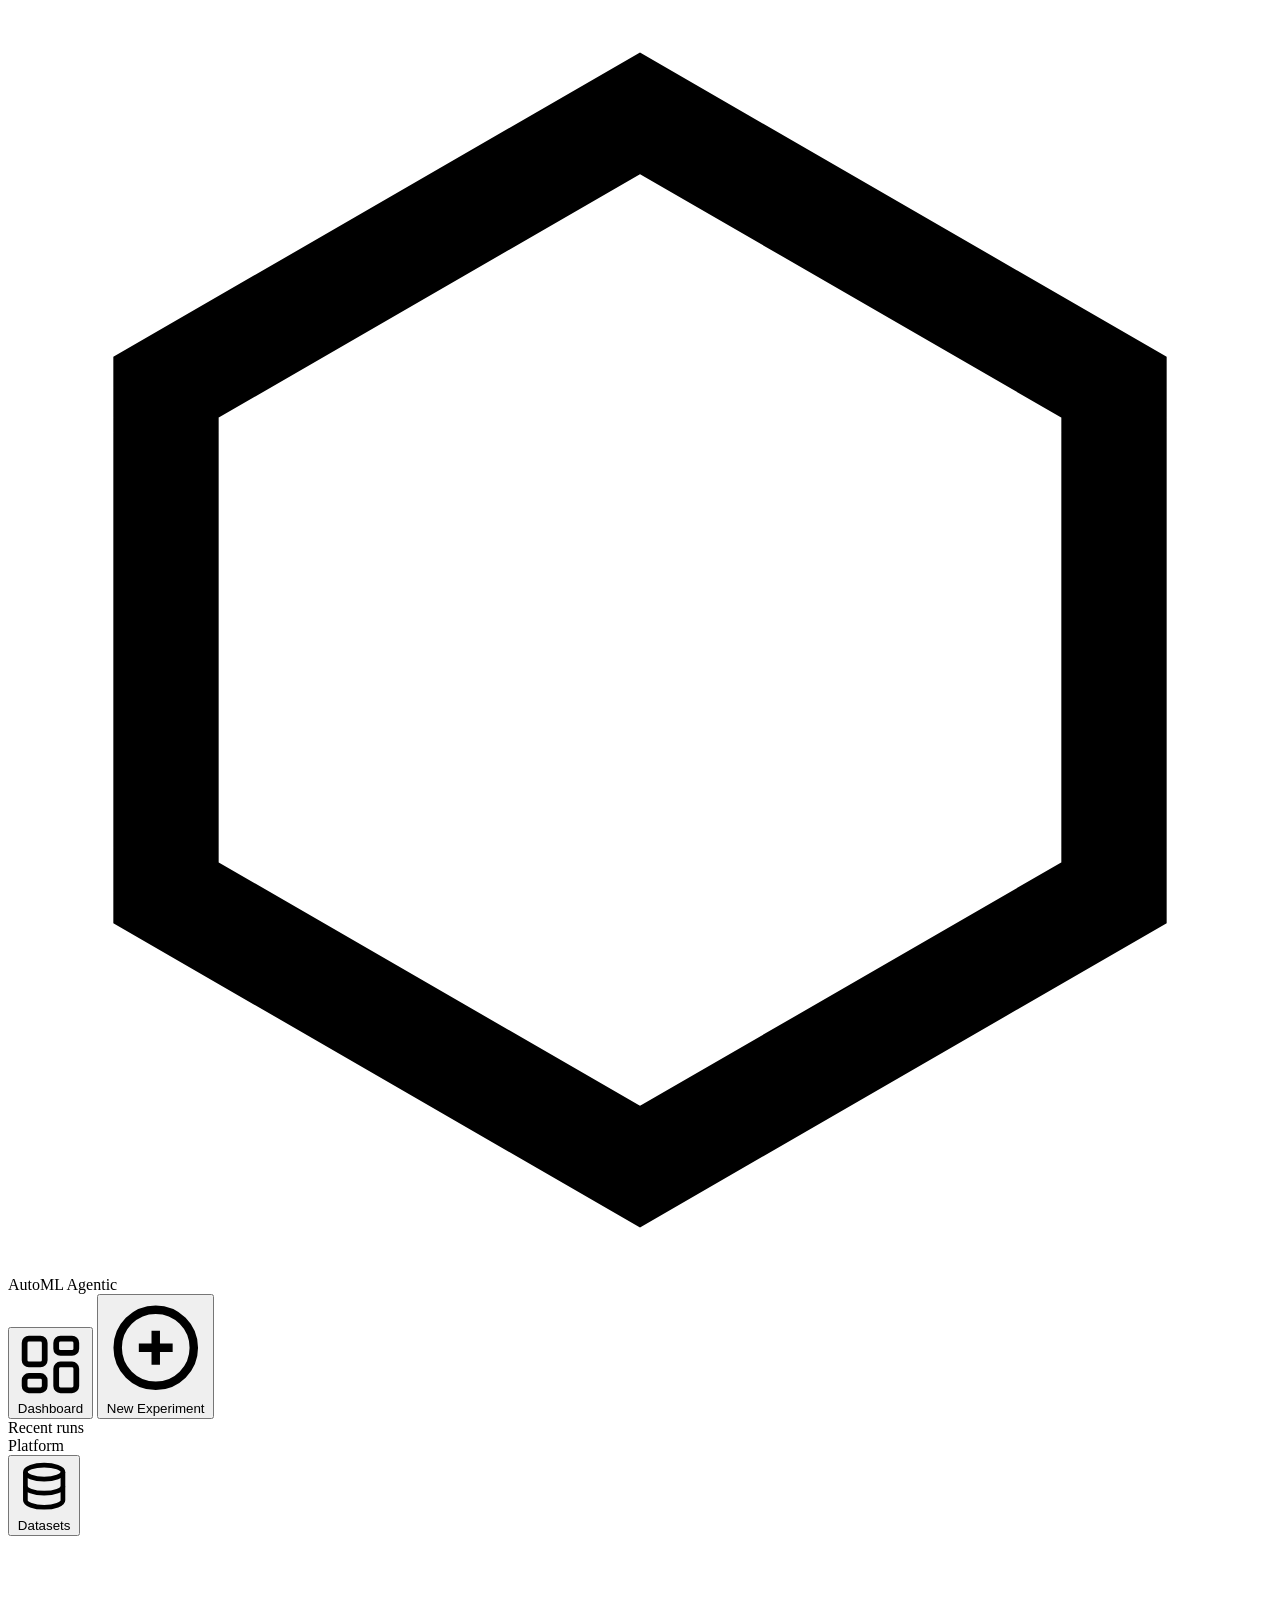
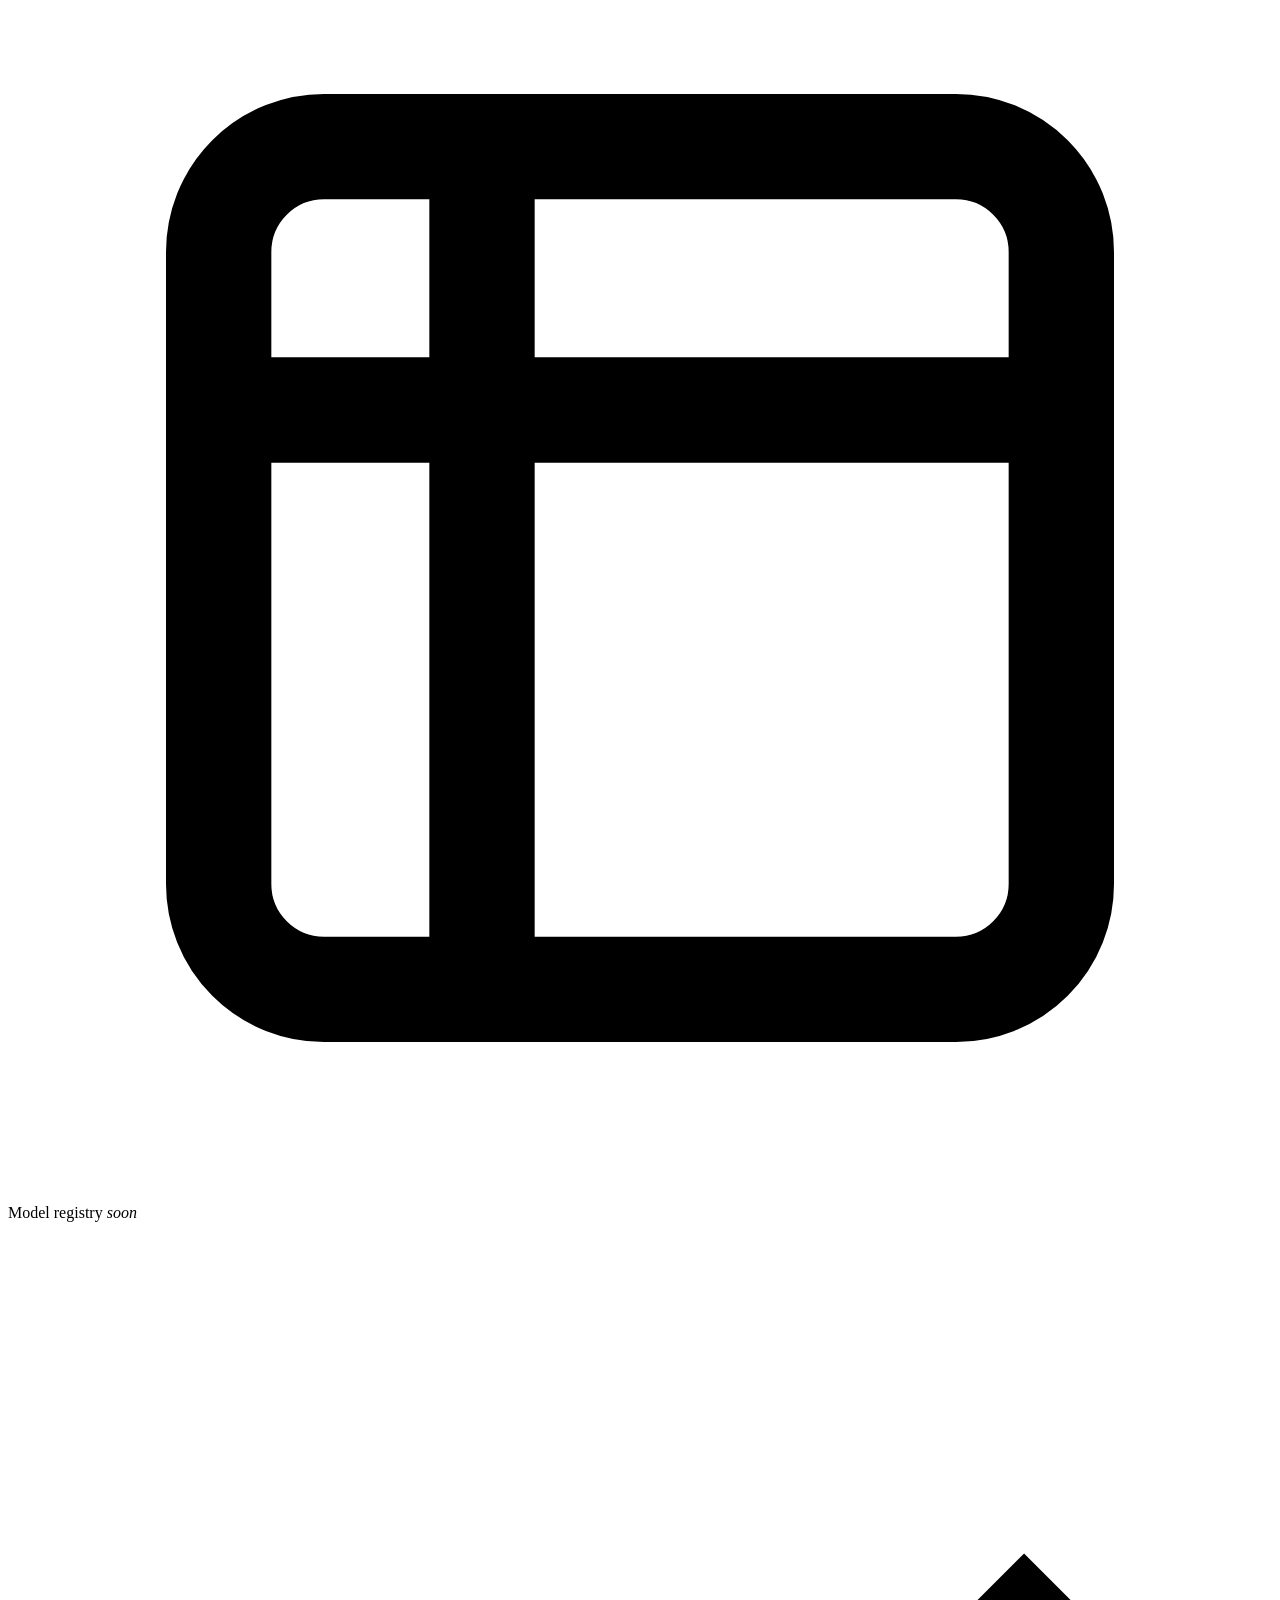
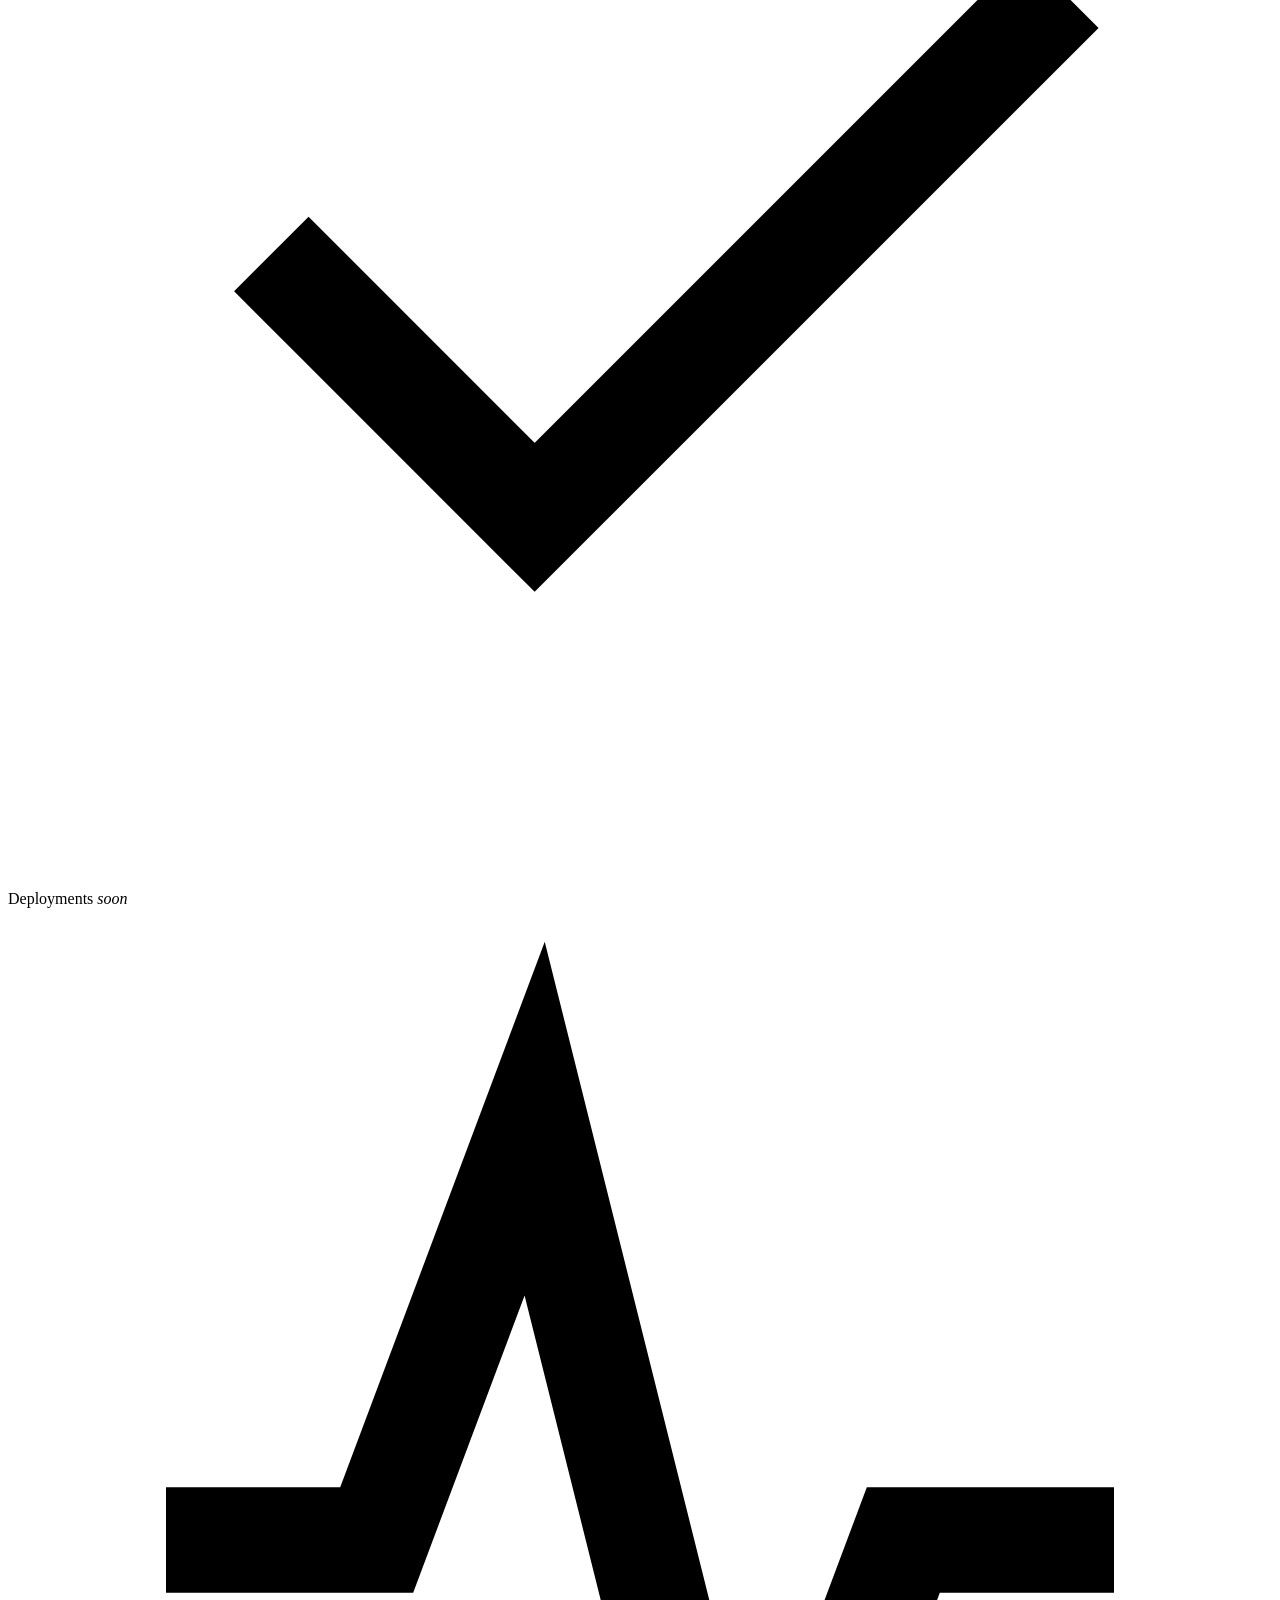
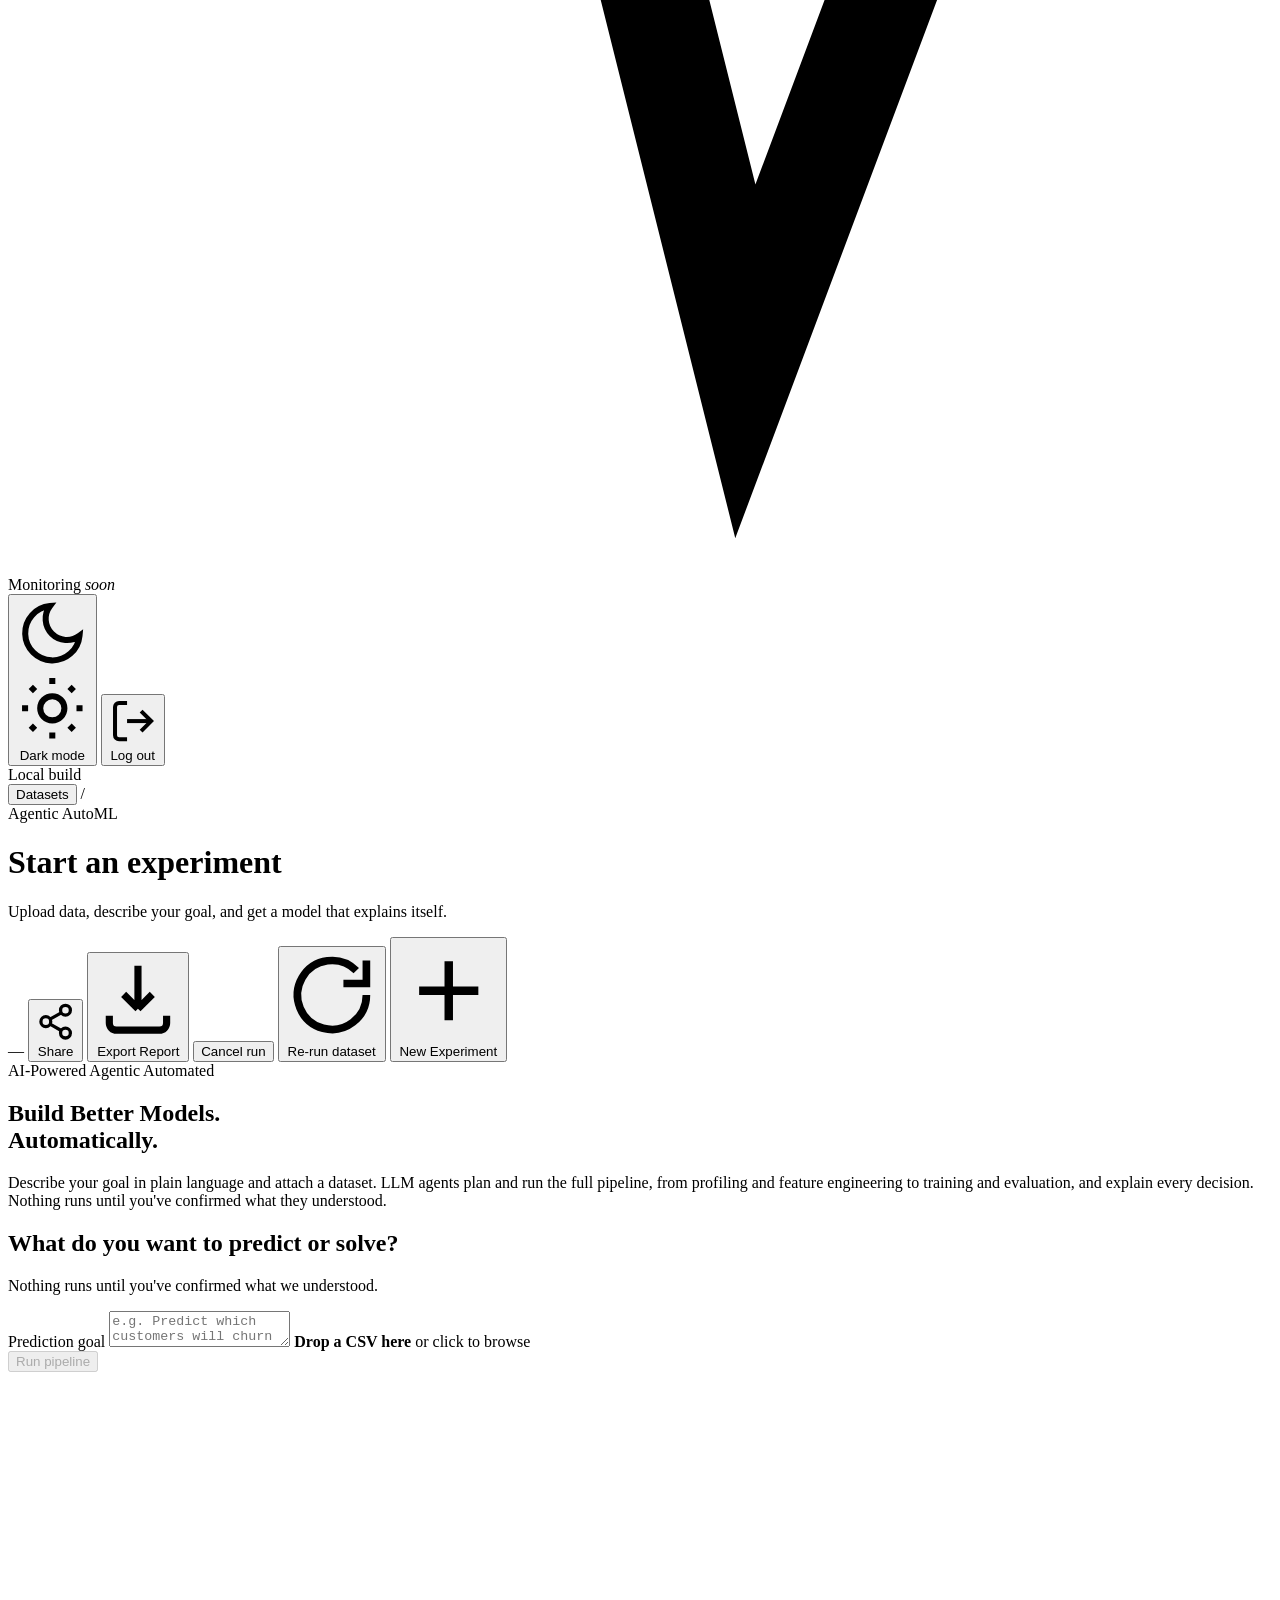
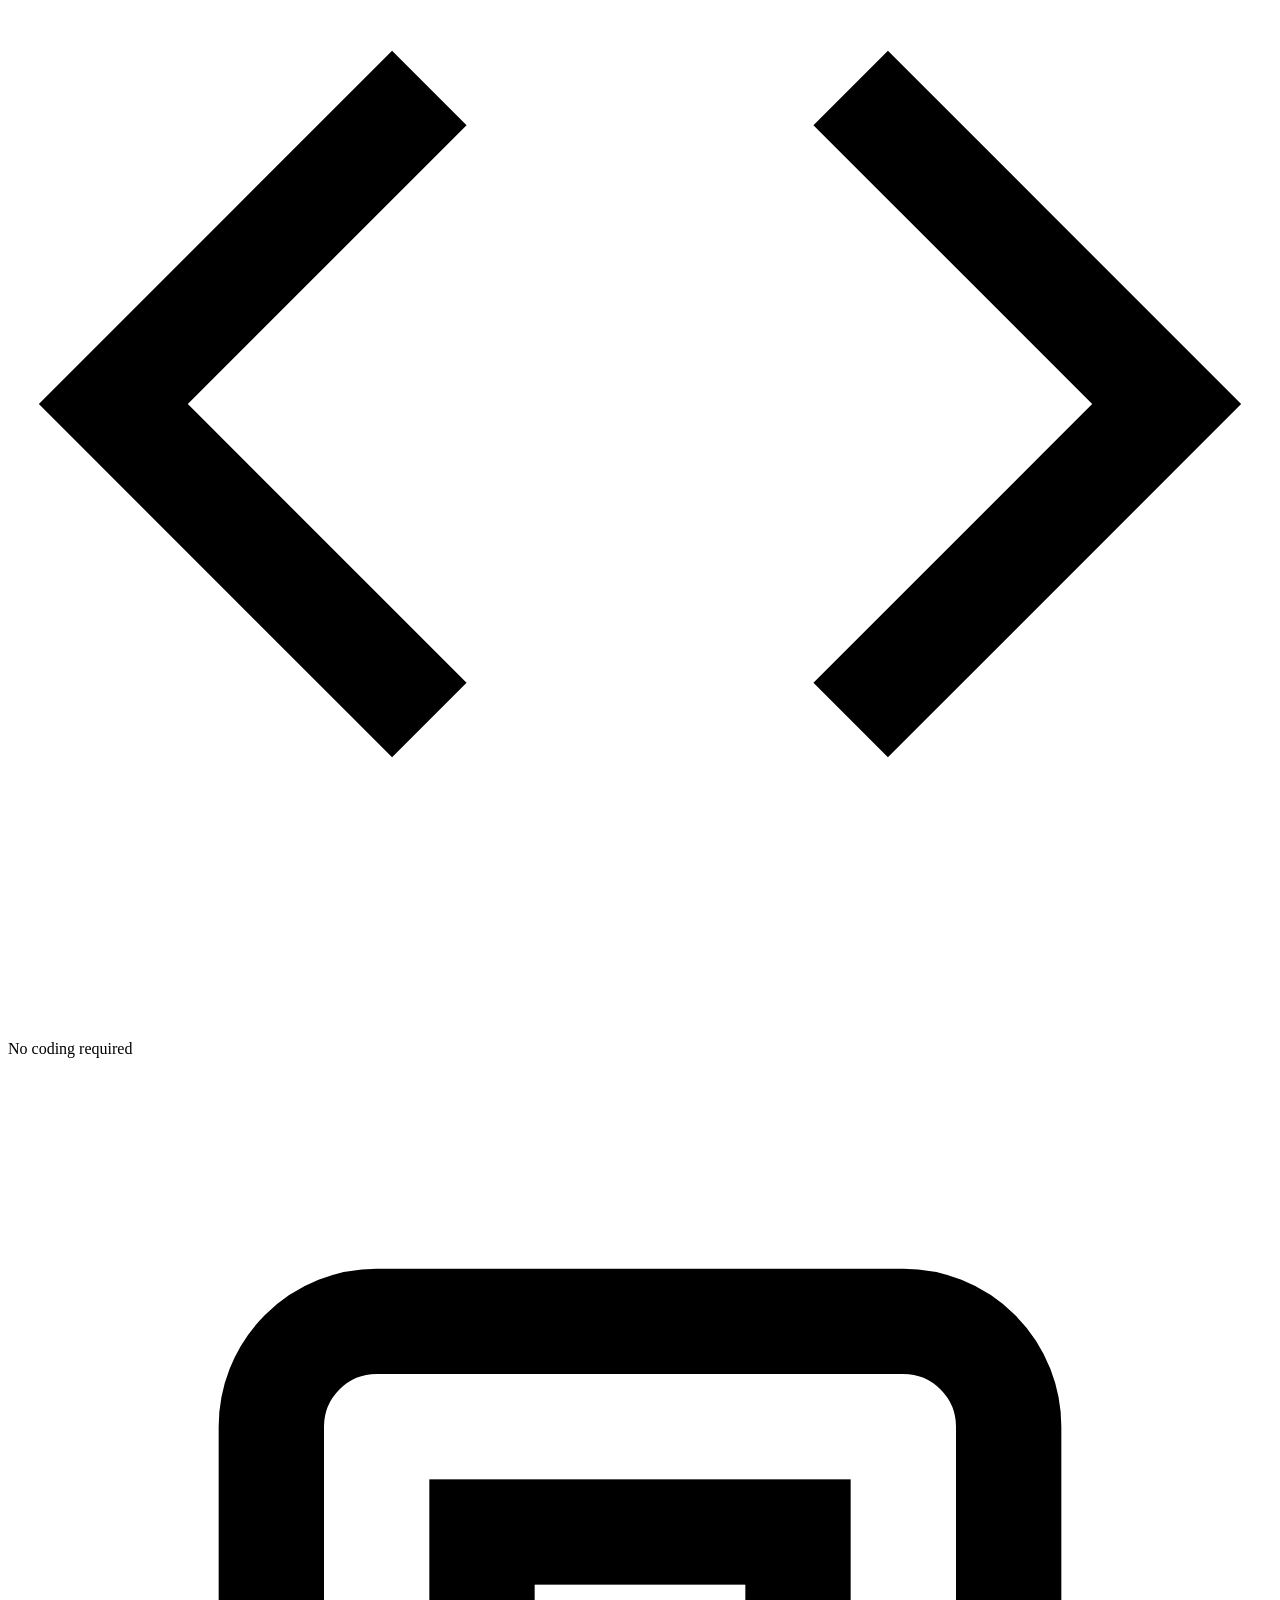
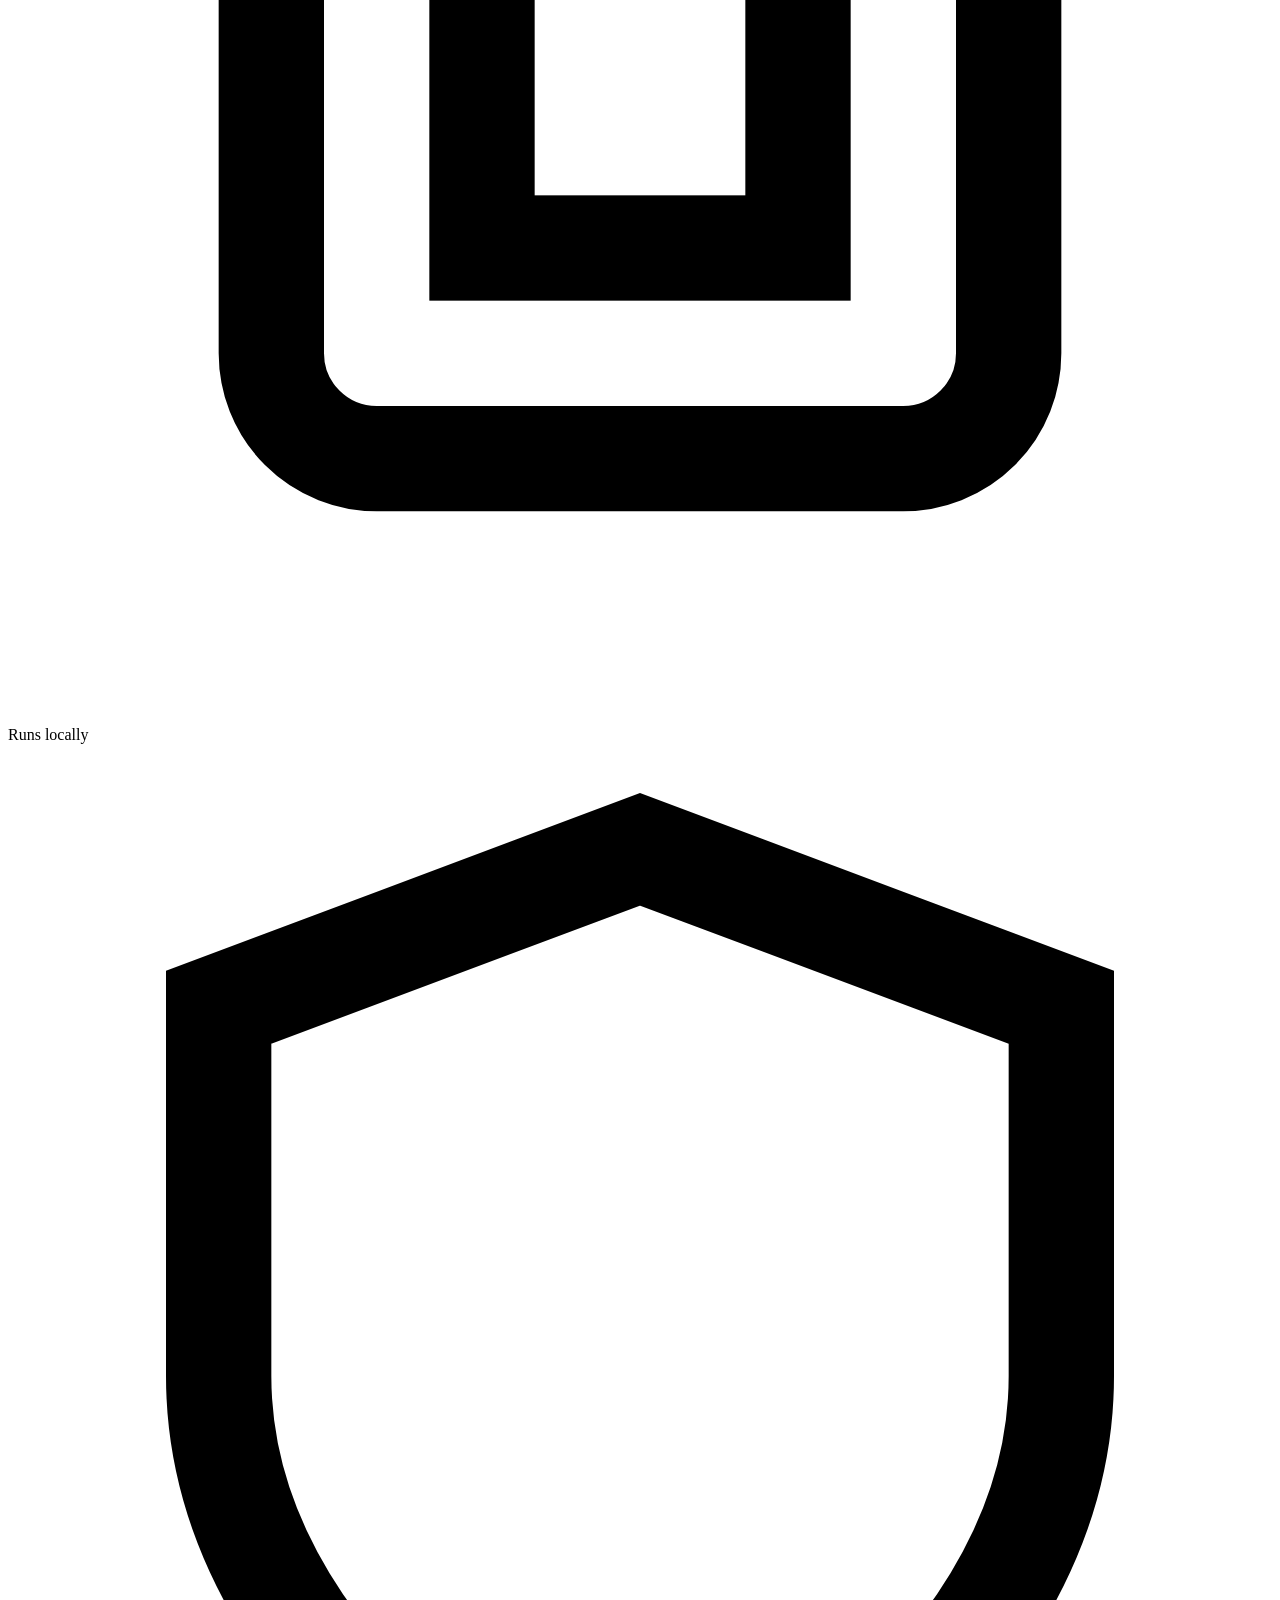
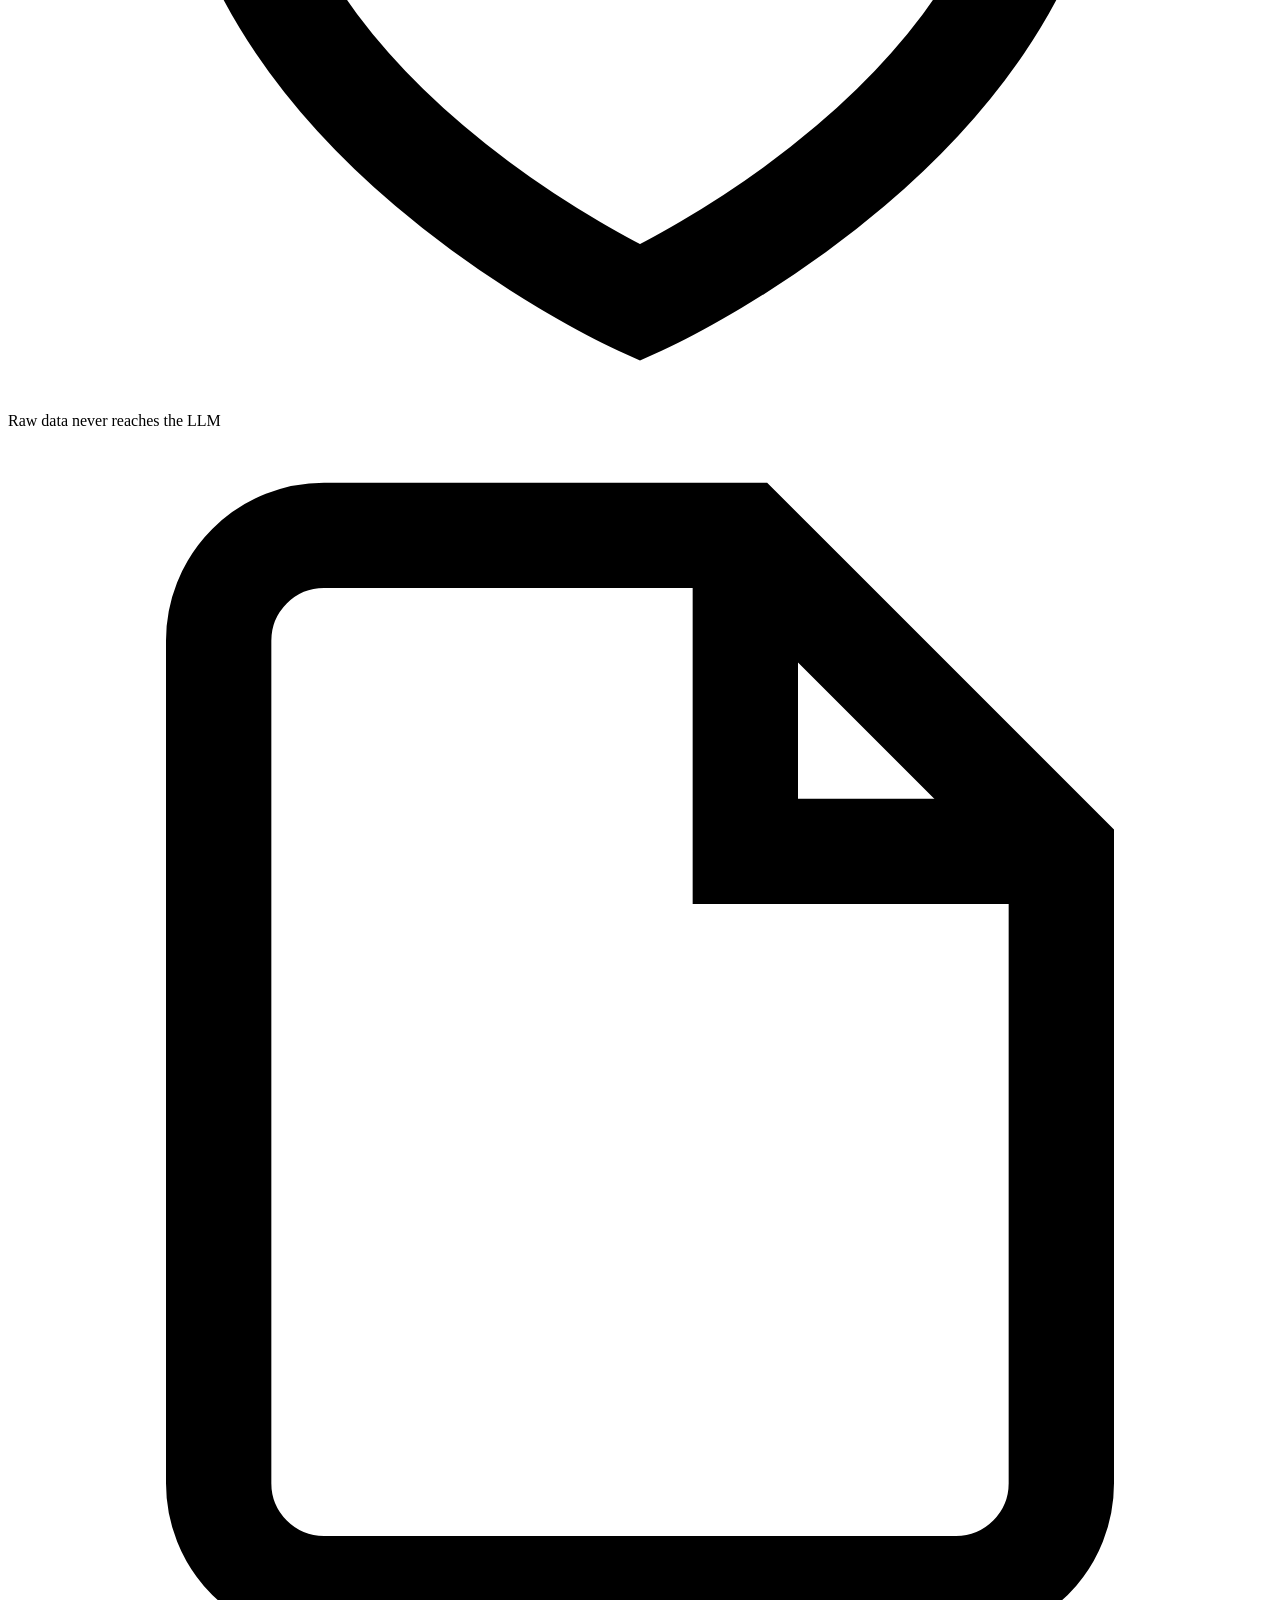
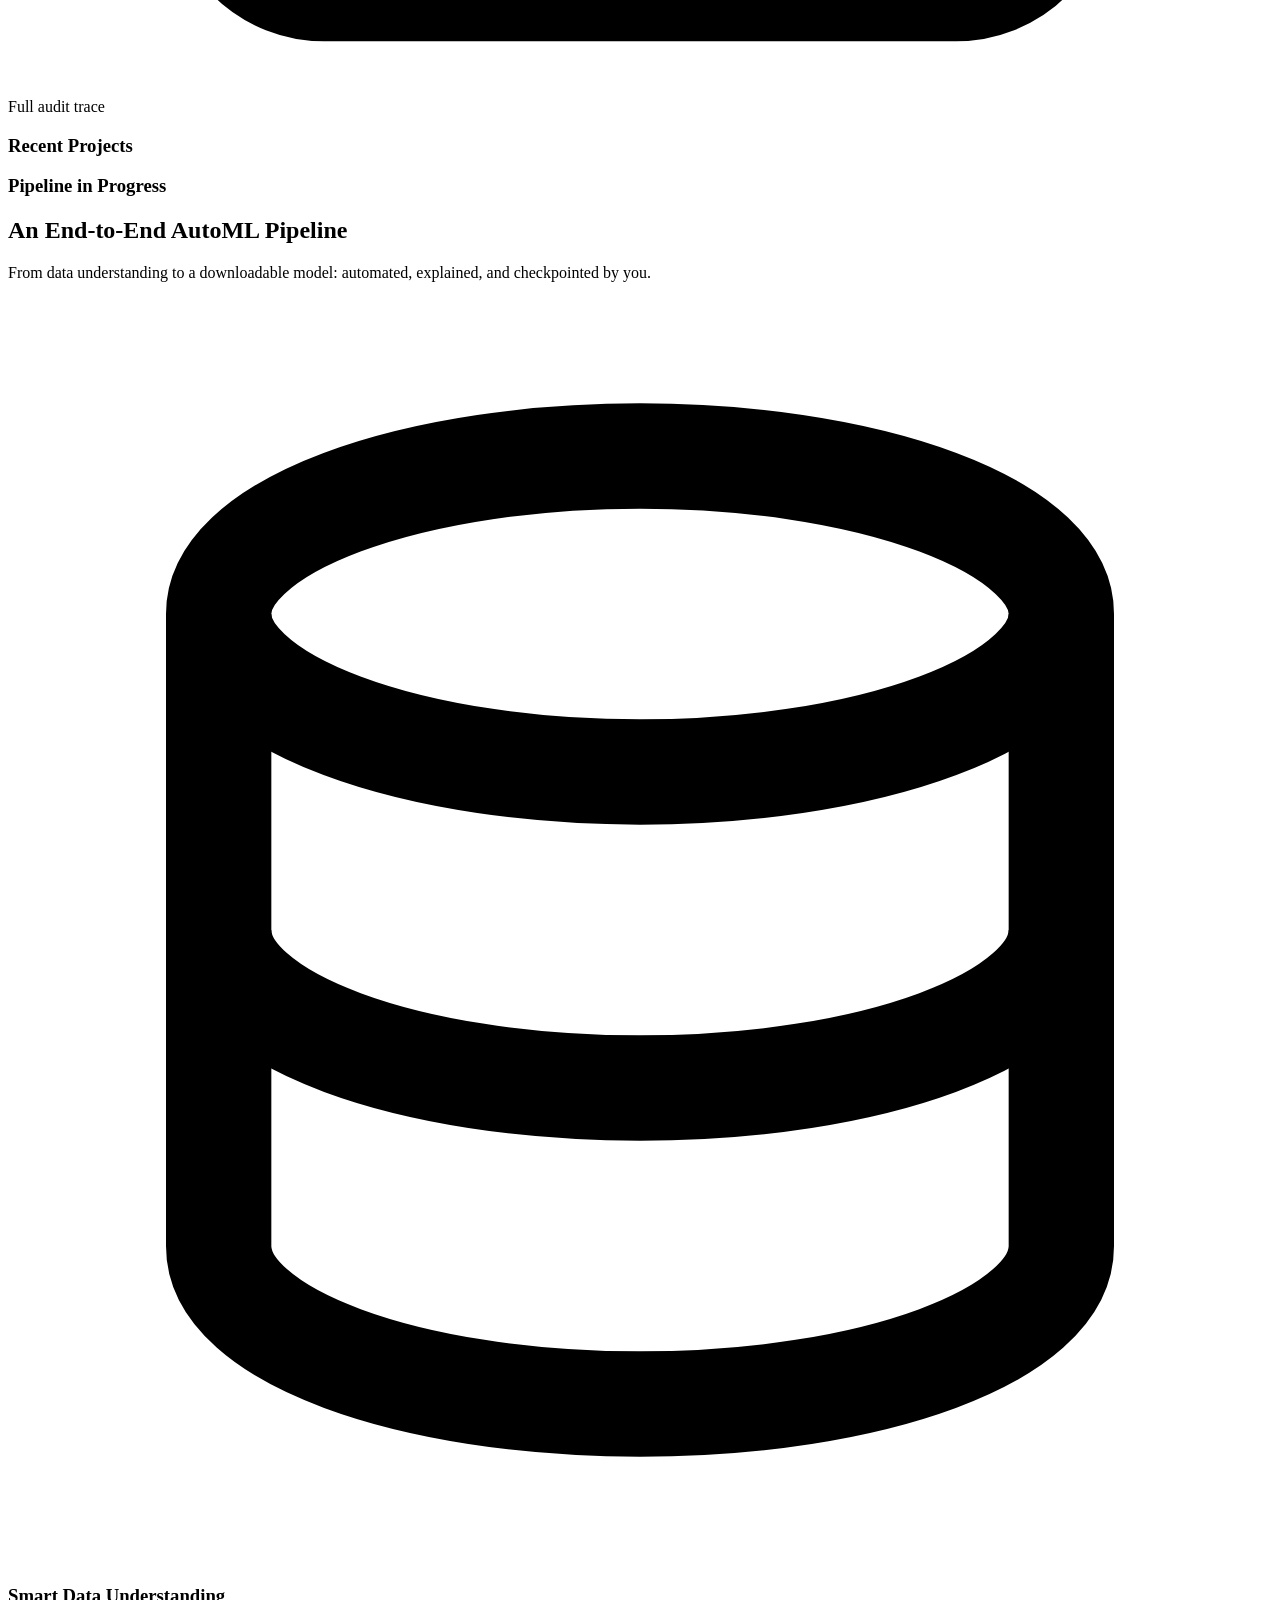
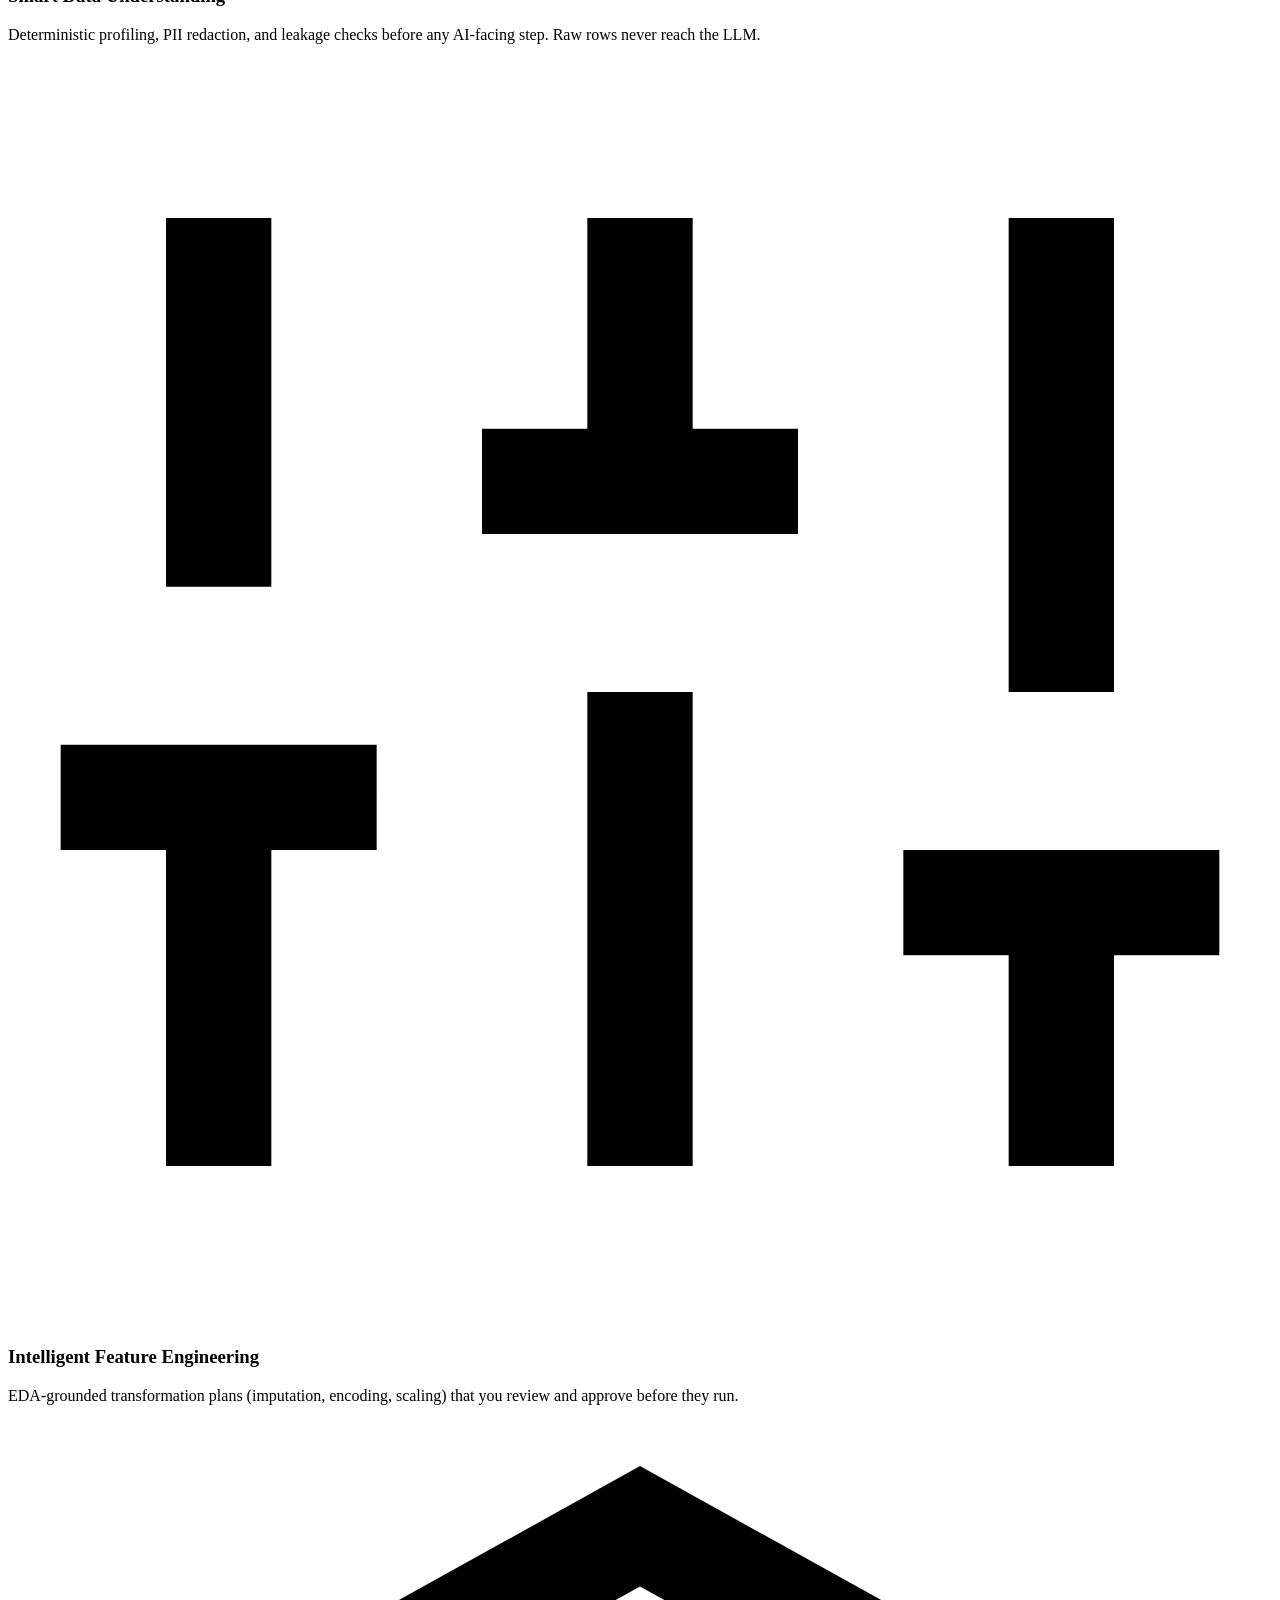
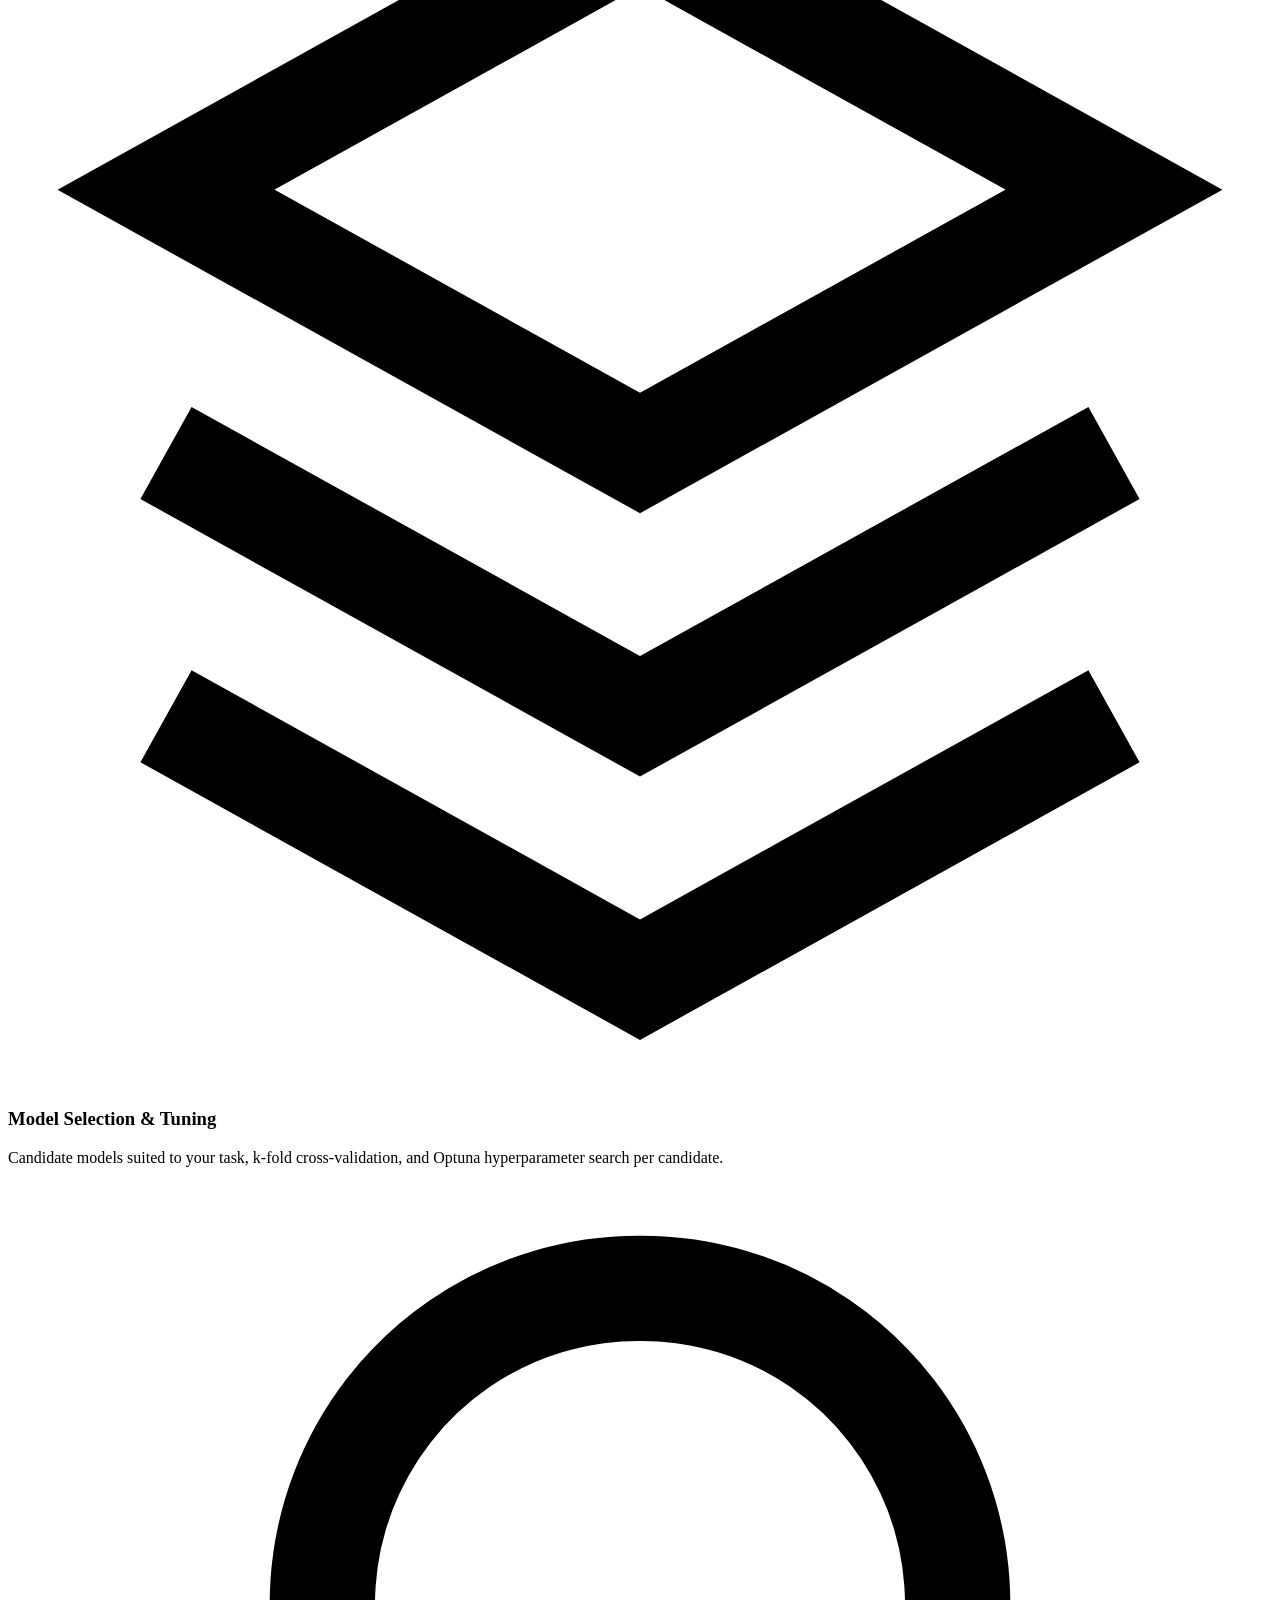
==== frontend/index.html @ c1809d9c "feat: make AI Summary and Recent Activity collapsible, collapsed by default - Add chevron icon to IC" ====
<!DOCTYPE html>
<html lang="en">
<head>
  <meta charset="UTF-8" />
  <meta name="viewport" content="width=device-width, initial-scale=1.0" />
  <title>Agentic AutoML</title>
  <link rel="icon" href="data:image/svg+xml,%3Csvg xmlns='http://www.w3.org/2000/svg' viewBox='0 0 24 24'%3E%3Ctext y='18' font-size='20'%3E%E2%AC%A2%3C/text%3E%3C/svg%3E" />
  <link rel="stylesheet" href="/styles.css" />
</head>
<body>
<div class="app">

  <!-- ============ sidebar ============ -->
  <aside class="sidebar">
    <div class="brand">
      <span class="brand-mark" aria-hidden="true">
        <svg viewBox="0 0 24 24" fill="none" stroke="currentColor" stroke-width="2"><path d="M12 2 21 7.2v9.6L12 22 3 16.8V7.2L12 2Z"/></svg>
      </span>
      <span class="brand-name">AutoML Agentic</span>
    </div>

    <nav class="nav" aria-label="Main">
      <button class="nav-item active" id="nav-dashboard" type="button">
        <svg class="icon" viewBox="0 0 24 24" fill="none" stroke="currentColor" stroke-width="2"><rect x="3" y="3" width="7" height="9" rx="1.5"/><rect x="14" y="3" width="7" height="5" rx="1.5"/><rect x="14" y="12" width="7" height="9" rx="1.5"/><rect x="3" y="16" width="7" height="5" rx="1.5"/></svg>
        Dashboard
      </button>
      <button class="nav-item" id="nav-new" type="button">
        <svg class="icon" viewBox="0 0 24 24" fill="none" stroke="currentColor" stroke-width="2"><circle cx="12" cy="12" r="9"/><path d="M12 8v8M8 12h8"/></svg>
        New Experiment
      </button>

      <div class="nav-label">Recent runs</div>
      <div id="nav-runs" class="nav-runs"></div>

      <div class="nav-label">Platform</div>
      <button class="nav-item" id="nav-datasets" type="button">
        <svg class="icon" viewBox="0 0 24 24" fill="none" stroke="currentColor" stroke-width="2"><ellipse cx="12" cy="6" rx="8" ry="3"/><path d="M4 6v12c0 1.7 3.6 3 8 3s8-1.3 8-3V6"/><path d="M4 12c0 1.7 3.6 3 8 3s8-1.3 8-3"/></svg>
        Datasets
      </button>
      <span class="nav-item disabled" title="Not available in this local build"><svg class="icon" viewBox="0 0 24 24" fill="none" stroke="currentColor" stroke-width="2"><rect x="4" y="4" width="16" height="16" rx="2"/><path d="M9 4v16M4 9h16"/></svg>Model registry <em>soon</em></span>
      <span class="nav-item disabled" title="Not available in this local build"><svg class="icon" viewBox="0 0 24 24" fill="none" stroke="currentColor" stroke-width="2"><path d="m5 12 5 5L20 7"/></svg>Deployments <em>soon</em></span>
      <span class="nav-item disabled" title="Not available in this local build"><svg class="icon" viewBox="0 0 24 24" fill="none" stroke="currentColor" stroke-width="2"><path d="M3 12h4l3-8 4 16 3-8h4"/></svg>Monitoring <em>soon</em></span>
    </nav>

    <div class="sidebar-footer">
      <button class="nav-item" id="theme-toggle" type="button" aria-pressed="false">
        <svg class="icon icon-moon" viewBox="0 0 24 24" fill="none" stroke="currentColor" stroke-width="2"><path d="M21 12.8A9 9 0 1 1 11.2 3 7 7 0 0 0 21 12.8Z"/></svg>
        <svg class="icon icon-sun hidden" viewBox="0 0 24 24" fill="none" stroke="currentColor" stroke-width="2"><circle cx="12" cy="12" r="4"/><path d="M12 2v2m0 16v2M4.9 4.9l1.4 1.4m11.4 11.4 1.4 1.4M2 12h2m16 0h2M4.9 19.1l1.4-1.4M17.7 6.3l1.4-1.4"/></svg>
        <span id="theme-label">Dark mode</span>
      </button>
      <button class="nav-item" id="logout-btn" type="button">
        <svg class="icon" viewBox="0 0 24 24" fill="none" stroke="currentColor" stroke-width="2"><path d="M9 21H5a2 2 0 0 1-2-2V5a2 2 0 0 1 2-2h4"/><path d="M16 17l5-5-5-5"/><path d="M21 12H9"/></svg>
        Log out
      </button>
      <div class="mode-chip" title="Everything runs on this machine. Swap providers in config/models.yaml">Local build</div>
    </div>
  </aside>

  <!-- ============ main column ============ -->
  <div class="main">
    <div class="breadcrumb hidden" id="run-breadcrumb">
      <button type="button" class="breadcrumb-link" id="run-breadcrumb-datasets">Datasets</button>
      <span class="breadcrumb-sep">/</span>
      <span id="run-breadcrumb-name"></span>
    </div>

    <header class="page-header">
      <div class="page-header-text">
        <span class="eyebrow" id="header-eyebrow">Agentic AutoML</span>
        <h1 id="run-title">Start an experiment</h1>
        <p class="muted" id="run-desc">Upload data, describe your goal, and get a model that explains itself.</p>
        <div class="header-tags hidden" id="header-tags"></div>
      </div>
      <div class="header-actions">
        <span id="status-badge" class="status-badge hidden"><span class="dot"></span><span id="status-badge-text">—</span></span>
        <button class="btn ghost hidden" id="share-btn" type="button" title="Copy a link to this run">
          <svg class="icon" viewBox="0 0 24 24" fill="none" stroke="currentColor" stroke-width="2"><circle cx="18" cy="5" r="3"/><circle cx="6" cy="12" r="3"/><circle cx="18" cy="19" r="3"/><path d="m8.6 10.5 6.8-3.9M8.6 13.5l6.8 3.9"/></svg>
          Share
        </button>
        <button class="btn ghost hidden" id="export-report-btn" type="button" title="Download the report as a Markdown file">
          <svg class="icon" viewBox="0 0 24 24" fill="none" stroke="currentColor" stroke-width="2"><path d="M12 3v12m0 0 4-4m-4 4-4-4"/><path d="M4 17v2a2 2 0 0 0 2 2h12a2 2 0 0 0 2-2v-2"/></svg>
          Export Report
        </button>
        <button class="btn danger hidden" id="cancel-btn" type="button">Cancel run</button>
        <button class="btn hidden" id="rerun-btn" type="button" title="Start a new experiment on this run's dataset — no re-upload needed">
          <svg class="icon" viewBox="0 0 24 24" fill="none" stroke="currentColor" stroke-width="2"><path d="M21 12a9 9 0 1 1-2.64-6.36M21 3v6h-6"/></svg>
          Re-run dataset
        </button>
        <button class="btn primary" id="new-run-btn" type="button">
          <svg class="icon" viewBox="0 0 24 24" fill="none" stroke="currentColor" stroke-width="2"><path d="M12 5v14M5 12h14"/></svg>
          New Experiment
        </button>
      </div>
    </header>

    <!-- ============ home / intake ============ -->
    <main class="content home-content" id="intake-view">
      <section class="home-hero">
        <div class="hero-eyebrow" aria-hidden="true">
          <span>AI-Powered</span><span class="hero-eyebrow-dot"></span>
          <span>Agentic</span><span class="hero-eyebrow-dot"></span>
          <span>Automated</span>
        </div>
        <h2 class="hero-title">Build Better Models.<br /><span class="hero-accent">Automatically.</span></h2>
        <p class="hero-sub">Describe your goal in plain language and attach a dataset. LLM agents plan and run the full pipeline, from profiling and feature engineering to training and evaluation, and explain every decision. Nothing runs until you've confirmed what they understood.</p>
      </section>

      <section class="card intake-card">
        <div class="intake-hero">
          <h2>What do you want to predict or solve?</h2>
          <p class="muted">Nothing runs until you've confirmed what we understood.</p>
        </div>
        <form id="new-run-form">
          <label class="usecase-field field">
            <span class="visually-hidden">Prediction goal</span>
            <textarea id="description" class="usecase-input" rows="2" required
              placeholder="e.g. Predict which customers will churn next month"></textarea>
          </label>
          <label class="dropzone" id="dropzone">
            <input type="file" id="file-input" accept=".csv" hidden />
            <span id="dropzone-label"><strong>Drop a CSV here</strong> or click to browse</span>
          </label>
          <div class="estimate-row" id="estimate-row"></div>
          <div class="btn-row">
            <button type="submit" class="btn primary" id="submit-btn" disabled>Run pipeline</button>
          </div>
        </form>
      </section>

      <div class="trust-row" role="list">
        <span class="trust-chip" role="listitem"><svg class="icon" viewBox="0 0 24 24" fill="none" stroke="currentColor" stroke-width="2"><path d="m16 18 6-6-6-6M8 6l-6 6 6 6"/></svg>No coding required</span>
        <span class="trust-chip" role="listitem"><svg class="icon" viewBox="0 0 24 24" fill="none" stroke="currentColor" stroke-width="2"><rect x="5" y="5" width="14" height="14" rx="2"/><rect x="9" y="9" width="6" height="6"/></svg>Runs locally</span>
        <span class="trust-chip" role="listitem"><svg class="icon" viewBox="0 0 24 24" fill="none" stroke="currentColor" stroke-width="2"><path d="M12 22s8-3.6 8-10V5l-8-3-8 3v7c0 6.4 8 10 8 10Z"/></svg>Raw data never reaches the LLM</span>
        <span class="trust-chip" role="listitem"><svg class="icon" viewBox="0 0 24 24" fill="none" stroke="currentColor" stroke-width="2"><path d="M14 2H6a2 2 0 0 0-2 2v16a2 2 0 0 0 2 2h12a2 2 0 0 0 2-2V8l-6-6Z"/><path d="M14 2v6h6"/></svg>Full audit trace</span>
      </div>

      <section class="home-stats hidden" id="home-stats"></section>

      <section class="home-band hidden" id="home-band">
        <div class="card home-projects">
          <div class="card-head"><h3>Recent Projects</h3></div>
          <div class="home-projects-list" id="home-projects-list"></div>
        </div>
        <div class="card home-pipeline hidden" id="home-pipeline">
          <div class="card-head"><h3>Pipeline in Progress</h3><span class="muted small" id="home-pipeline-sub"></span></div>
          <ol class="mini-rail" id="home-pipeline-rail"></ol>
        </div>
      </section>

      <section class="home-features">
        <h2 class="home-features-title">An End-to-End AutoML Pipeline</h2>
        <p class="muted home-features-sub">From data understanding to a downloadable model: automated, explained, and checkpointed by you.</p>
        <div class="feature-grid">
          <div class="feature-card">
            <span class="feature-icon violet"><svg class="icon" viewBox="0 0 24 24" fill="none" stroke="currentColor" stroke-width="2"><ellipse cx="12" cy="6" rx="8" ry="3"/><path d="M4 6v12c0 1.7 3.6 3 8 3s8-1.3 8-3V6"/><path d="M4 12c0 1.7 3.6 3 8 3s8-1.3 8-3"/></svg></span>
            <h3>Smart Data Understanding</h3>
            <p>Deterministic profiling, PII redaction, and leakage checks before any AI-facing step. Raw rows never reach the LLM.</p>
          </div>
          <div class="feature-card">
            <span class="feature-icon green"><svg class="icon" viewBox="0 0 24 24" fill="none" stroke="currentColor" stroke-width="2"><path d="M4 21v-7m0-4V3m8 18v-9m0-4V3m8 18v-5m0-4V3M1 14h6M9 8h6m2 8h6"/></svg></span>
            <h3>Intelligent Feature Engineering</h3>
            <p>EDA-grounded transformation plans (imputation, encoding, scaling) that you review and approve before they run.</p>
          </div>
          <div class="feature-card">
            <span class="feature-icon blue"><svg class="icon" viewBox="0 0 24 24" fill="none" stroke="currentColor" stroke-width="2"><path d="m12 2 9 5-9 5-9-5 9-5Z"/><path d="m3 12 9 5 9-5"/><path d="m3 17 9 5 9-5"/></svg></span>
            <h3>Model Selection &amp; Tuning</h3>
            <p>Candidate models suited to your task, k-fold cross-validation, and Optuna hyperparameter search per candidate.</p>
          </div>
          <div class="feature-card">
            <span class="feature-icon amber"><svg class="icon" viewBox="0 0 24 24" fill="none" stroke="currentColor" stroke-width="2"><path d="M9 18h6M10 22h4M12 2a6 6 0 0 0-4 10.5c.6.6 1 1.4 1 2.5h6c0-1.1.4-1.9 1-2.5A6 6 0 0 0 12 2Z"/></svg></span>
            <h3>Explainable Insights</h3>
            <p>Feature importance, auto insights, plain-language reports, and explicit caveats for every run.</p>
          </div>
          <div class="feature-card">
            <span class="feature-icon violet"><svg class="icon" viewBox="0 0 24 24" fill="none" stroke="currentColor" stroke-width="2"><circle cx="9" cy="8" r="4"/><path d="M2 21c0-3.9 3.1-7 7-7 1.4 0 2.7.4 3.8 1.1"/><path d="m15 18 2 2 4-4"/></svg></span>
            <h3>Human Checkpoints</h3>
            <p>The pipeline pauses for your confirmation of the task spec and your approval of the feature plan — you stay in control.</p>
          </div>
        </div>
      </section>
    </main>

    <!-- ============ run dashboard ============ -->
    <main class="content hidden" id="run-view">

      <!-- stat cards -->
      <section class="stat-row" id="stat-cards"></section>

      <div class="tab-bar run-tab-bar" role="tablist">
        <button class="tab-btn active" id="tab-overview-btn" type="button" role="tab" aria-selected="true">Overview</button>
        <button class="tab-btn" id="tab-data-btn" type="button" role="tab" aria-selected="false">Data</button>
        <button class="tab-btn" id="tab-pipeline-btn" type="button" role="tab" aria-selected="false">Pipeline</button>
        <button class="tab-btn" id="tab-experiments-btn" type="button" role="tab" aria-selected="false">Experiments</button>
        <button class="tab-btn" id="tab-models-btn" type="button" role="tab" aria-selected="false">Models Compared</button>
        <button class="tab-btn" id="tab-explainability-btn" type="button" role="tab" aria-selected="false">Explainability</button>
        <button class="tab-btn" id="tab-artifacts-btn" type="button" role="tab" aria-selected="false">Artifacts</button>
        <button class="tab-btn" id="tab-logs-btn" type="button" role="tab" aria-selected="false">Logs</button>
      </div>

      <div class="run-layout" id="run-layout">
      <div class="run-main">

      <div id="tab-overview-panel">

        <section class="card champion-banner hidden" id="champion-banner">
          <span class="champion-trophy"><svg class="icon" viewBox="0 0 24 24" fill="none" stroke="currentColor" stroke-width="2"><path d="M8 21h8m-4-4v4M7 4h10v6a5 5 0 0 1-10 0V4Z"/><path d="M7 6H4a2 2 0 0 0 2 5m11-5h3a2 2 0 0 1-2 5"/></svg></span>
          <div class="champion-banner-body">
            <div class="champion-banner-label">Champion Model Selected</div>
            <h2 id="champion-banner-name"></h2>
            <div class="champion-banner-stats" id="champion-banner-stats"></div>
          </div>
          <div class="champion-banner-actions">
            <button type="button" class="btn ghost" id="champion-compare-btn">Compare Models</button>
            <button type="button" class="btn ghost hidden" id="champion-download-btn">Download Report</button>
            <span class="btn ghost disabled" title="Not available in this local build">Deploy Model</span>
            <button type="button" class="btn primary" id="test-model-btn">Test this model</button>
          </div>
        </section>

        <section class="card">
          <div class="card-head"><h3>Journey of This Run</h3></div>
          <ol class="journey-condensed" id="journey-condensed"></ol>
          <button type="button" class="btn ghost" id="journey-view-pipeline-btn">View Full Pipeline</button>
        </section>

        <section class="card">
          <div class="card-head">
            <h3>Model Leaderboard</h3>
            <span class="muted small" id="leaderboard-condensed-sub"></span>
          </div>
          <div class="table-scroll"><table class="results-table" id="leaderboard-condensed-table"></table></div>
          <button type="button" class="btn ghost hidden" id="leaderboard-view-all-btn">View all models</button>
        </section>

        <section class="card">
          <div class="rationale-grid">
            <div>
              <h3>Why This Model?</h3>
              <ul class="callout-list" id="why-this-model-list"></ul>
            </div>
            <div>
              <h3>Why Other Models Were Not Selected?</h3>
              <div class="table-scroll"><table class="results-table" id="why-others-table"></table></div>
            </div>
          </div>
        </section>

        <div class="card hidden" id="pipeline-actions-card">
          <div class="card-head"><h3>What AI Did During This Run</h3></div>
          <ul class="callout-list" id="pipeline-actions-list"></ul>
        </div>

      <!-- new experiment on this dataset (multi-experiment spec) -->
      <div class="card checkpoint hidden" id="rerun-card">
        <h3>
          <svg class="icon" viewBox="0 0 24 24" fill="none" stroke="currentColor" stroke-width="2"><path d="M21 12a9 9 0 1 1-2.64-6.36M21 3v6h-6"/></svg>
          New experiment on this dataset
        </h3>
        <p class="muted">Describe the new goal — the dataset and its profile are reused, so no re-upload is needed. You'll confirm the target and metric before anything trains.</p>
        <form id="rerun-form">
          <label class="field">
            <span class="visually-hidden">New use case description</span>
            <textarea id="rerun-description" rows="2" required
              placeholder="e.g. This time, predict monthly spend instead of churn"></textarea>
          </label>
          <div class="btn-row">
            <button type="submit" class="btn primary" id="rerun-submit-btn">Start experiment</button>
            <button type="button" class="btn" id="rerun-close-btn">Cancel</button>
          </div>
        </form>
      </div>

      <div id="tab-test-panel-slot">
        <div id="tab-test-panel" class="hidden" role="tabpanel">
          <p class="muted small">Runs the saved model locally against values you enter here; nothing leaves this machine.</p>
          <form id="predict-form" class="predict-grid"></form>
          <div class="btn-row">
            <button type="submit" form="predict-form" class="btn primary">Predict</button>
          </div>
          <div id="predict-result" class="predict-result hidden"></div>
        </div>
      </div>

      <!-- confirmation checkpoint -->
      <div class="card checkpoint hidden" id="confirm-card">
        <h3>
          <svg class="icon" viewBox="0 0 24 24" fill="none" stroke="currentColor" stroke-width="2"><path d="M12 9v4M12 17h.01M10.3 3.9 1.8 18a2 2 0 0 0 1.7 3h17a2 2 0 0 0 1.7-3L13.7 3.9a2 2 0 0 0-3.4 0Z"/></svg>
          Confirm before we run the pipeline
        </h3>
        <p class="muted" id="confirm-reason"></p>
        <div class="chips" id="dataset-summary"></div>
        <form id="confirm-form" class="confirm-grid">
          <label class="field">
            <span>Target column <span class="chip inferred field-tag">inferred</span></span>
            <select id="target-select" required></select>
          </label>
          <label class="field">
            <span>Task type <span class="chip inferred field-tag">inferred</span></span>
            <select id="tasktype-select" required>
              <option value="classification">Classification</option>
              <option value="regression">Regression</option>
              <option value="forecasting">Forecasting</option>
            </select>
          </label>
          <label class="field">
            <span>Success metric <span class="chip inferred field-tag">inferred</span></span>
            <select id="metric-select" required></select>
          </label>
          <label class="field">
            <span>Time column <span class="muted small">(optional: enables a chronological split)</span></span>
            <select id="time-select"></select>
          </label>
          <label class="field cv-field">
            <span>Cross-validation</span>
            <div class="cv-controls">
              <label class="checkbox-inline">
                <input type="checkbox" id="cv-enabled-input" checked />
                Enable k-fold CV
              </label>
              <label class="cv-folds-label">
                Folds
                <input type="number" id="cv-folds-input" min="2" max="10" step="1" value="5" />
              </label>
            </div>
          </label>
          <label class="field cv-field">
            <span>Hyperparameter tuning</span>
            <div class="cv-controls">
              <label class="checkbox-inline">
                <input type="checkbox" id="tuning-enabled-input" checked />
                Optuna search per candidate (slower, usually better models)
              </label>
            </div>
          </label>
          <label class="field cv-field">
            <span>Feature selection</span>
            <div class="cv-controls">
              <label class="checkbox-inline">
                <input type="checkbox" id="feature-selection-input" />
                Recursive feature elimination per candidate (slower; recommended for feature-heavy data)
              </label>
            </div>
          </label>
          <div class="btn-row">
            <button type="submit" class="btn primary">Confirm &amp; train</button>
          </div>
        </form>
      </div>

      <!-- leakage warnings -->
      <div class="card warn hidden" id="leakage-card">
        <h3>
          <svg class="icon" viewBox="0 0 24 24" fill="none" stroke="currentColor" stroke-width="2"><path d="M12 9v4M12 17h.01M10.3 3.9 1.8 18a2 2 0 0 0 1.7 3h17a2 2 0 0 0 1.7-3L13.7 3.9a2 2 0 0 0-3.4 0Z"/></svg>
          Possible target leakage <span class="muted small">(heuristic, not guaranteed complete)</span>
        </h3>
        <ul class="callout-list" id="leakage-list"></ul>
      </div>

      <!-- feature engineering approval checkpoint -->
      <div class="card checkpoint hidden" id="feature-approval-card">
        <h3>
          <svg class="icon" viewBox="0 0 24 24" fill="none" stroke="currentColor" stroke-width="2"><path d="M12 9v4M12 17h.01M10.3 3.9 1.8 18a2 2 0 0 0 1.7 3h17a2 2 0 0 0 1.7-3L13.7 3.9a2 2 0 0 0-3.4 0Z"/></svg>
          Review the feature engineering plan
        </h3>
        <p class="muted">Automated data analysis grounded these suggestions in your specific dataset. Uncheck anything you don't want applied.</p>

        <ul class="callout-list" id="eda-insights-list"></ul>

        <div class="field">
          <span>Suggested feature steps</span>
          <ul class="callout-list feature-step-list" id="feature-step-list"></ul>
        </div>

        <div class="field resampling-block hidden" id="resampling-block">
          <span>Class balancing</span>
          <div class="cv-controls">
            <label class="checkbox-inline">
              <input type="checkbox" id="resampling-enabled-input" />
              Apply resampling to the training data
            </label>
            <select id="resampling-method-select">
              <option value="smote">SMOTE (synthetic oversampling)</option>
              <option value="random_oversample">Random oversampling</option>
              <option value="random_undersample">Random undersampling</option>
            </select>
          </div>
          <p class="muted small" id="resampling-reason"></p>
        </div>

        <div class="btn-row">
          <button type="button" class="btn primary" id="approve-features-btn">Approve &amp; continue</button>
        </div>
      </div>

      <!-- dashboard grid -->
      <section class="dash-grid">
        <div class="card hidden" id="insights-card">
          <div class="card-head">
            <h3><svg class="icon" viewBox="0 0 24 24" fill="none" stroke="currentColor" stroke-width="2"><path d="M9 18h6M10 22h4M12 2a6 6 0 0 0-4 10.5c.6.6 1 1.4 1 2.5h6c0-1.1.4-1.9 1-2.5A6 6 0 0 0 12 2Z"/></svg> Auto insights</h3>
            <span class="muted small" id="insights-sub"></span>
          </div>
          <ul class="callout-list insight-list" id="insights-list"></ul>
        </div>

        <div class="card hidden" id="dataset-card">
          <div class="card-head"><h3>Dataset summary</h3><span class="muted small" id="dataset-sub"></span></div>
          <div class="donut-wrap">
            <svg id="donut" viewBox="0 0 120 120" role="img" aria-label="Feature type breakdown"></svg>
            <div class="donut-center" id="donut-center"></div>
            <ul class="donut-legend" id="donut-legend"></ul>
          </div>
          <div class="chips" id="dataset-chips"></div>
        </div>

        <div class="card hidden" id="classdist-card">
          <div class="card-head"><h3>Class distribution</h3><span class="muted small" id="classdist-sub"></span></div>
          <div class="donut-wrap">
            <svg id="classdist-donut" viewBox="0 0 120 120" role="img" aria-label="Target class distribution"></svg>
            <div class="donut-center" id="classdist-center"></div>
            <ul class="donut-legend" id="classdist-legend"></ul>
          </div>
          <div class="chips" id="classdist-chips"></div>
        </div>

        <div class="card hidden" id="quality-card">
          <div class="card-head"><h3>Data quality overview</h3><span class="muted small" id="quality-sub"></span></div>
          <div class="quality-wrap">
            <div class="quality-ring" id="quality-ring"></div>
            <div class="quality-bars" id="quality-bars"></div>
          </div>
        </div>
      </section>

      <div class="card hidden" id="fi-card">
        <div class="card-head"><h3>What drives the predictions</h3></div>
        <div class="fi-list" id="fi-list"></div>
      </div>

      <!-- caveats — unmissable, not fine print -->
      <div class="card caveats-card hidden" id="caveats-card">
        <h3>
          <svg class="icon" viewBox="0 0 24 24" fill="none" stroke="currentColor" stroke-width="2"><path d="M12 9v4M12 17h.01M10.3 3.9 1.8 18a2 2 0 0 0 1.7 3h17a2 2 0 0 0 1.7-3L13.7 3.9a2 2 0 0 0-3.4 0Z"/></svg>
          Caveats &amp; limitations
        </h3>
        <ul class="callout-list" id="caveats-list"></ul>
      </div>

      <!-- errors -->
      <div class="card error-card hidden" id="error-card">
        <h3>Issues encountered</h3>
        <ul class="callout-list" id="error-list"></ul>
      </div>

      </div><!-- /tab-overview-panel -->

      <div id="tab-pipeline-panel" class="hidden">
        <!-- live pipeline -->
        <section class="card">
          <div class="card-head">
            <h3>Pipeline stages</h3>
            <span class="muted small" id="pipeline-sub"></span>
          </div>
          <ol class="stage-tracker" id="stage-tracker"></ol>
          <div class="train-progress hidden" id="train-progress">
            <div class="train-progress-text" id="train-progress-text"></div>
            <div class="train-progress-track"><div class="train-progress-fill" id="train-progress-fill"></div></div>
            <div class="tuning-progress-list" id="tuning-progress-list"></div>
          </div>
        </section>
      </div><!-- /tab-pipeline-panel -->

      <div id="tab-models-panel" class="hidden">
        <section class="dash-grid">
          <div class="card hidden" id="results-card">
            <div class="card-head">
              <h3>Model comparison</h3>
              <span class="muted small" id="results-sub"></span>
            </div>
            <div class="chip-row">
              <div class="chip cv-config-chip" id="cv-config-chip"></div>
              <div class="chip cv-config-chip hidden" id="resampling-config-chip"></div>
              <div class="chip cv-config-chip hidden" id="fs-config-chip"></div>
            </div>
            <div class="table-scroll"><table class="results-table" id="results-table"></table></div>
          </div>
        </section>
      </div><!-- /tab-models-panel -->

      <div id="tab-experiments-panel" class="hidden">
        <div class="experiments-layout">
          <div class="experiments-main">
            <section class="stat-row" id="exp-stat-cards"></section>
            <div class="card">
              <div class="card-head"><h3>Model Performance Overview</h3><span class="muted small" id="exp-bar-sub"></span></div>
              <div class="exp-bar-chart" id="exp-bar-chart"></div>
              <ul class="exp-bar-legend">
                <li><span class="swatch" style="background:var(--accent-primary)"></span>Best Model</li>
                <li><span class="swatch" style="background:var(--border-subtle)"></span>Other Models</li>
              </ul>
            </div>
            <div class="card">
              <div class="card-head"><h3>Experiment Trend</h3><span class="muted small" id="exp-trend-sub"></span></div>
              <div id="exp-trend-chart"></div>
              <ul class="tuning-legend" id="exp-trend-legend"></ul>
              <p class="muted small hidden" id="exp-trend-empty">No candidates had hyperparameter tuning enabled for this run, so there's no trial-by-trial trend to show.</p>
            </div>
            <div class="card">
              <div class="card-head"><h3>All Experiments</h3><span class="muted small" id="exp-table-sub"></span></div>
              <div class="table-scroll"><table class="results-table" id="exp-table"></table></div>
            </div>
            <section class="dash-grid">
              <div class="card">
                <div class="card-head"><h3>By Model</h3><span class="muted small" id="exp-donut-model-sub"></span></div>
                <div class="donut-wrap">
                  <svg id="exp-donut-model" viewBox="0 0 120 120" role="img" aria-label="Trial share by model"></svg>
                  <div class="donut-center" id="exp-donut-model-center"></div>
                  <ul class="donut-legend" id="exp-donut-model-legend"></ul>
                </div>
              </div>
              <div class="card">
                <div class="card-head"><h3>By Status</h3><span class="muted small" id="exp-donut-status-sub"></span></div>
                <div class="donut-wrap">
                  <svg id="exp-donut-status" viewBox="0 0 120 120" role="img" aria-label="Candidate count by status"></svg>
                  <div class="donut-center" id="exp-donut-status-center"></div>
                  <ul class="donut-legend" id="exp-donut-status-legend"></ul>
                </div>
              </div>
              <div class="card">
                <div class="card-head"><h3>By Outcome</h3><span class="muted small" id="exp-donut-outcome-sub"></span></div>
                <div class="donut-wrap">
                  <svg id="exp-donut-outcome" viewBox="0 0 120 120" role="img" aria-label="Candidate count vs champion"></svg>
                  <div class="donut-center" id="exp-donut-outcome-center"></div>
                  <ul class="donut-legend" id="exp-donut-outcome-legend"></ul>
                </div>
              </div>
              <div class="card">
                <div class="card-head"><h3>By Compute Time</h3><span class="muted small" id="exp-donut-compute-sub"></span></div>
                <div class="donut-wrap">
                  <svg id="exp-donut-compute" viewBox="0 0 120 120" role="img" aria-label="Candidate count by training time bucket"></svg>
                  <div class="donut-center" id="exp-donut-compute-center"></div>
                  <ul class="donut-legend" id="exp-donut-compute-legend"></ul>
                </div>
              </div>
            </section>
          </div>
          <aside class="card" id="exp-best-panel"></aside>
        </div>
      </div><!-- /tab-experiments-panel -->

      <div id="tab-explainability-panel" class="hidden">
        <div class="card" id="explainability-card">
          <div class="card-head"><h3>What drives this model (SHAP)</h3></div>
          <p class="muted small" id="explainability-narrative"></p>
          <div id="explainability-plots"></div>
          <p class="muted small hidden" id="explainability-empty"></p>
        </div>
      </div><!-- /tab-explainability-panel -->

      <div id="tab-artifacts-panel" class="hidden">
        <section class="card">
          <div class="card-head"><h3>Artifacts</h3></div>
          <div class="result-actions">
            <a class="btn primary" id="download-btn" href="#" download>Download best model</a>
            <a class="btn ghost" id="download-script-btn" href="#" download>Download training script</a>
          </div>
        </section>
      </div><!-- /tab-artifacts-panel -->

      <div id="tab-logs-panel" class="hidden">
        <section class="card">
          <div class="card-head"><h3>Pipeline events</h3></div>
          <ul class="reasoning-log" id="logs-tab-events"></ul>
        </section>
        <section class="card">
          <div class="card-head"><h3>LLM audit trace</h3></div>
          <button class="btn ghost" id="trace-toggle-btn" type="button">View LLM audit trace</button>
          <details class="trace-details hidden" id="trace-details">
            <summary>Raw LLM trace (technical)</summary>
            <div class="trace-body" id="trace-body"></div>
          </details>
        </section>
      </div><!-- /tab-logs-panel -->

      </div><!-- /run-main -->

      <aside class="run-rail" id="run-rail">
        <div class="card hidden ai-summary-card collapsible-card" id="ai-summary-card">
          <div class="card-head">
            <button type="button" class="collapsible-toggle" id="ai-summary-toggle" aria-expanded="false" aria-controls="ai-summary-body">
              <h3><svg class="icon" viewBox="0 0 24 24" fill="currentColor"><path d="M12 2 14 9 21 12 14 15 12 22 10 15 3 12 10 9Z"/></svg> AI Summary</h3>
              <span class="collapsible-chevron"><svg class="icon" viewBox="0 0 24 24" fill="none" stroke="currentColor" stroke-width="2"><path d="m6 9 6 6 6-6"/></svg></span>
            </button>
          </div>
          <div class="card-collapsible-body" id="ai-summary-body">
            <div class="card-collapsible-inner">
              <div id="report-lede" class="report-lede hidden"></div>
              <div id="report-body" class="report-body"></div>
            </div>
          </div>
        </div>

        <div class="card reasoning-rail hidden" id="reasoning-rail">
          <div class="reasoning-head">
            <span class="live-badge"><span class="live-dot"></span>Pipeline running</span>
            <span class="muted small" id="reasoning-step-count"></span>
          </div>
          <div class="reasoning-progress-track"><div class="reasoning-progress-fill" id="reasoning-progress-fill"></div></div>

          <div class="reasoning-section">
            <h4>What's happening</h4>
            <p class="reasoning-stage-label" id="reasoning-stage-label"></p>
            <p class="muted small" id="reasoning-what"></p>
          </div>

          <div class="reasoning-section" id="reasoning-underhood-section">
            <h4>Under the hood</h4>
            <ul class="reasoning-checklist" id="reasoning-checklist"></ul>
          </div>

          <div class="reasoning-why" id="reasoning-why"></div>

          <div class="reasoning-section">
            <div class="card-head"><h4>Pipeline logs (simplified)</h4></div>
            <ul class="reasoning-log" id="reasoning-log"></ul>
          </div>
        </div>

        <div class="card" id="next-steps-card">
          <div class="card-head"><h3>Next Steps</h3></div>
          <div class="next-steps-grid">
            <button type="button" class="next-step-btn" id="nextstep-compare-btn">Compare Models</button>
            <button type="button" class="next-step-btn" id="nextstep-artifacts-btn">Download Artifacts</button>
            <button type="button" class="next-step-btn" id="nextstep-share-btn">Share Report</button>
            <span class="next-step-btn disabled" title="Not available in this local build">Deploy Model</span>
            <span class="next-step-btn disabled" title="Not available in this local build">Generate API</span>
            <span class="next-step-btn disabled" title="Not available in this local build">Schedule Retraining</span>
            <span class="next-step-btn disabled" title="Not available in this local build">Monitor Model</span>
          </div>
        </div>

        <div class="card assistant-card" id="assistant-card">
          <div class="card-head">
            <h3><svg class="icon" viewBox="0 0 24 24" fill="currentColor"><path d="M12 2 14 9 21 12 14 15 12 22 10 15 3 12 10 9Z"/></svg> AI Assistant</h3>
          </div>
          <p class="muted small" id="chat-placeholder">Available once your model is trained.</p>
          <div class="chat-thread hidden" id="chat-thread"></div>
          <div class="chat-suggestions hidden" id="chat-suggestions"></div>
          <form id="chat-form" class="chat-form hidden">
            <input type="text" id="chat-input" placeholder="Ask about this run…" autocomplete="off" />
            <button type="submit" class="btn primary" id="chat-send-btn" aria-label="Send question">
              <svg class="icon" viewBox="0 0 24 24" fill="none" stroke="currentColor" stroke-width="2"><path d="m22 2-11 11"/><path d="M22 2 15 22l-4-9-9-4 20-7Z"/></svg>
            </button>
          </form>
          <p class="chat-error hidden" id="chat-error" role="alert"></p>
        </div>

        <div class="card hidden collapsible-card" id="activity-card">
          <div class="card-head">
            <button type="button" class="collapsible-toggle" id="activity-toggle" aria-expanded="false" aria-controls="activity-body">
              <h3>Recent activity</h3>
              <span class="collapsible-chevron"><svg class="icon" viewBox="0 0 24 24" fill="none" stroke="currentColor" stroke-width="2"><path d="m6 9 6 6 6-6"/></svg></span>
            </button>
          </div>
          <div class="card-collapsible-body" id="activity-body">
            <div class="card-collapsible-inner">
              <ul class="activity-list" id="activity-list"></ul>
            </div>
          </div>
        </div>
      </aside>
      </div><!-- /run-layout -->
    </main>

    <!-- ============ datasets list ============ -->
    <main class="content hidden" id="datasets-view">
      <section class="card">
        <div class="card-head"><h3>Datasets</h3><span class="muted small" id="datasets-sub"></span></div>
        <div class="datasets-list" id="datasets-list"></div>
      </section>
    </main>

    <!-- ============ dataset detail ============ -->
    <main class="content hidden" id="dataset-detail-view">
      <div class="breadcrumb">
        <button type="button" class="breadcrumb-link" id="dataset-breadcrumb-back">Datasets</button>
        <span class="breadcrumb-sep">/</span>
        <span id="dataset-breadcrumb-name"></span>
      </div>

      <div class="tab-bar dataset-tab-bar" role="tablist">
        <button class="tab-btn active" id="dtab-data-btn" type="button" role="tab" aria-selected="true">Data</button>
        <span class="tab-btn disabled" title="Not available in this local build">Overview <em>soon</em></span>
        <span class="tab-btn disabled" title="Not available in this local build">Profile <em>soon</em></span>
        <span class="tab-btn disabled" title="Not available in this local build">Features <em>soon</em></span>
        <span class="tab-btn disabled" title="Not available in this local build">Relationships <em>soon</em></span>
        <span class="tab-btn disabled" title="Not available in this local build">Versions <em>soon</em></span>
        <span class="tab-btn disabled" title="Not available in this local build">Settings <em>soon</em></span>
      </div>

      <section class="stat-row" id="dataset-kpi-row"></section>

      <section class="card">
        <div class="card-head">
          <h3>Data Preview</h3>
          <div class="preview-toolbar">
            <input type="text" id="preview-search" class="preview-search" placeholder="Search…" />
            <div class="preview-colvis" id="preview-colvis"></div>
          </div>
        </div>
        <div class="preview-table-scroll" id="preview-table-scroll">
          <table class="preview-table" id="preview-table"></table>
        </div>
        <div class="preview-pager" id="preview-pager"></div>
      </section>

      <section class="card">
        <div class="tab-bar" role="tablist">
          <button class="tab-btn active" id="ptab-summary-btn" type="button" role="tab" aria-selected="true">Column Summary</button>
          <button class="tab-btn" id="ptab-correlations-btn" type="button" role="tab" aria-selected="false">Correlations</button>
          <button class="tab-btn" id="ptab-missing-btn" type="button" role="tab" aria-selected="false">Missing Values</button>
          <button class="tab-btn" id="ptab-outliers-btn" type="button" role="tab" aria-selected="false">Outliers</button>
        </div>
        <div id="ptab-summary-panel"></div>
        <div id="ptab-correlations-panel" class="hidden"></div>
        <div id="ptab-missing-panel" class="hidden"></div>
        <div id="ptab-outliers-panel" class="hidden"></div>
      </section>

      <div class="column-explorer hidden" id="column-explorer">
        <div class="column-explorer-head">
          <h3 id="column-explorer-name"></h3>
          <button type="button" class="btn ghost" id="column-explorer-close">Close</button>
        </div>
        <div id="column-explorer-body"></div>
      </div>
    </main>
  </div>
</div>

<script src="/app.js"></script>
</body>
</html>
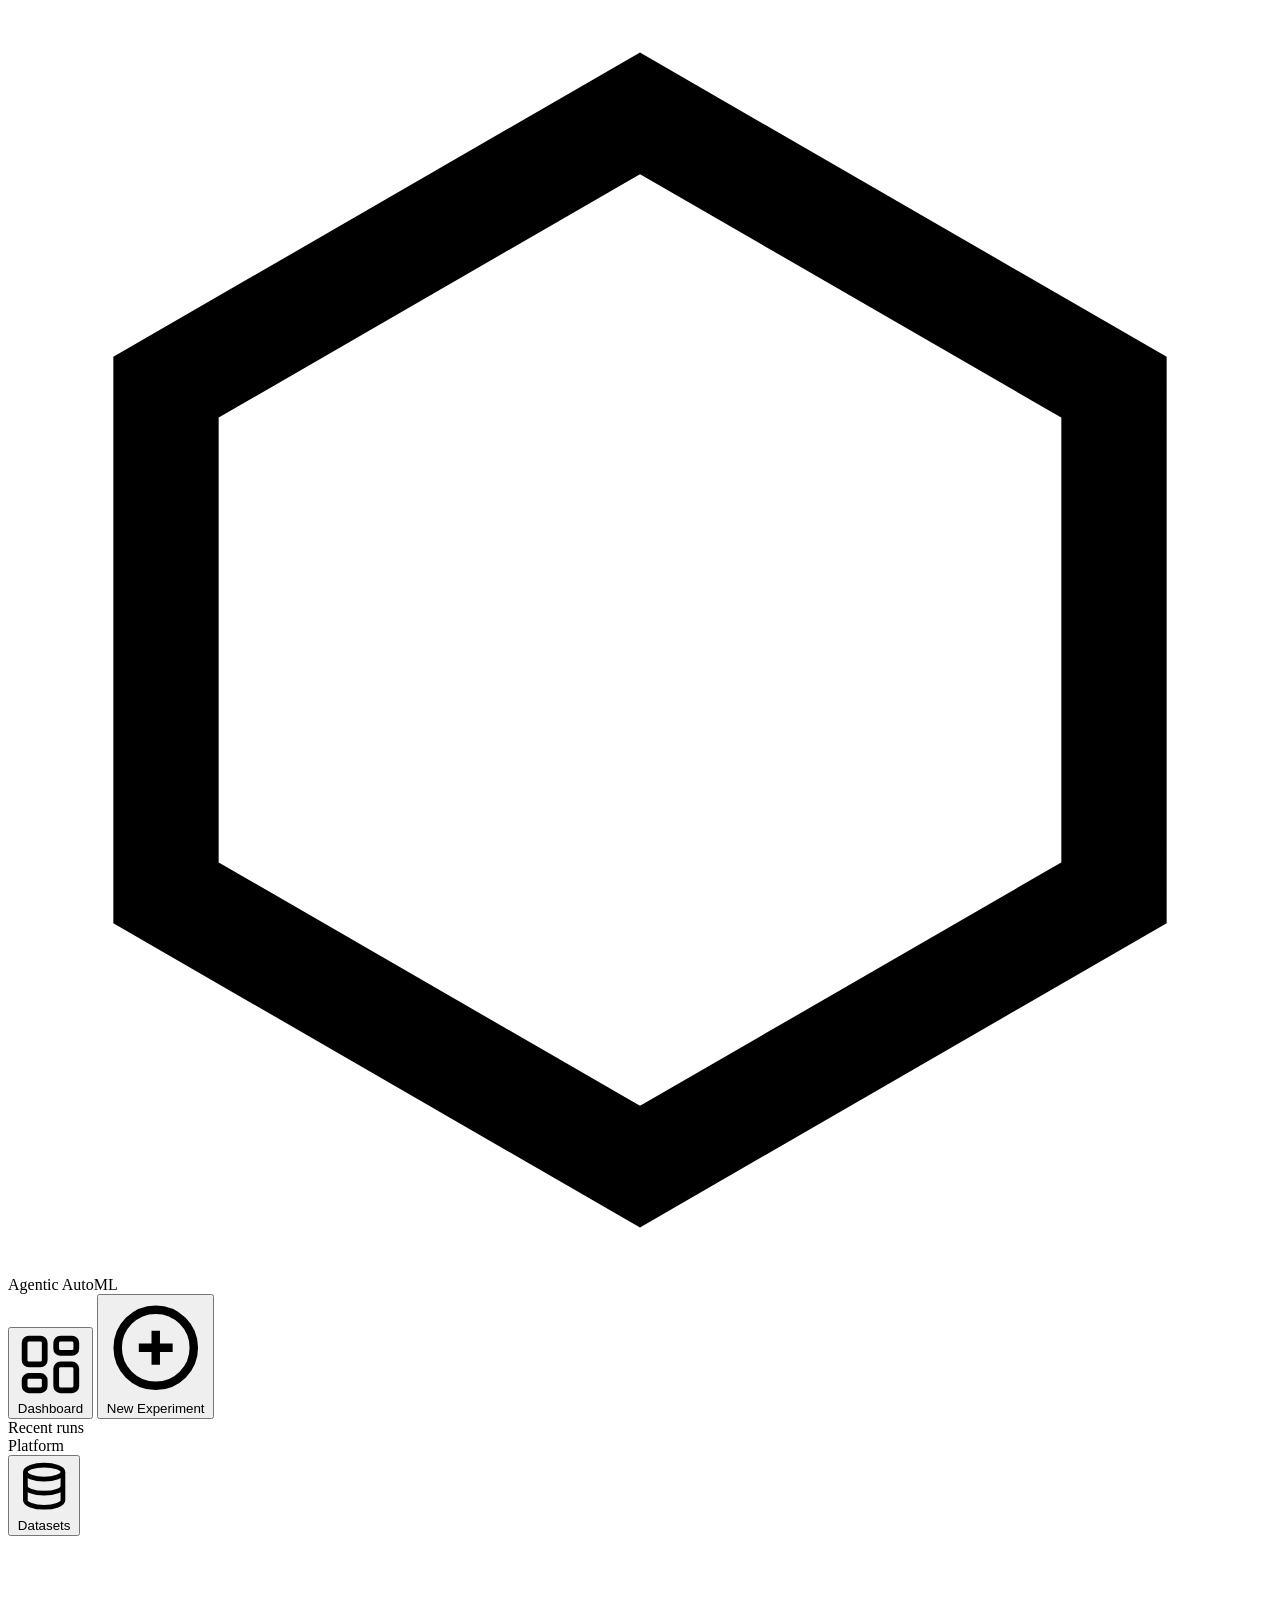
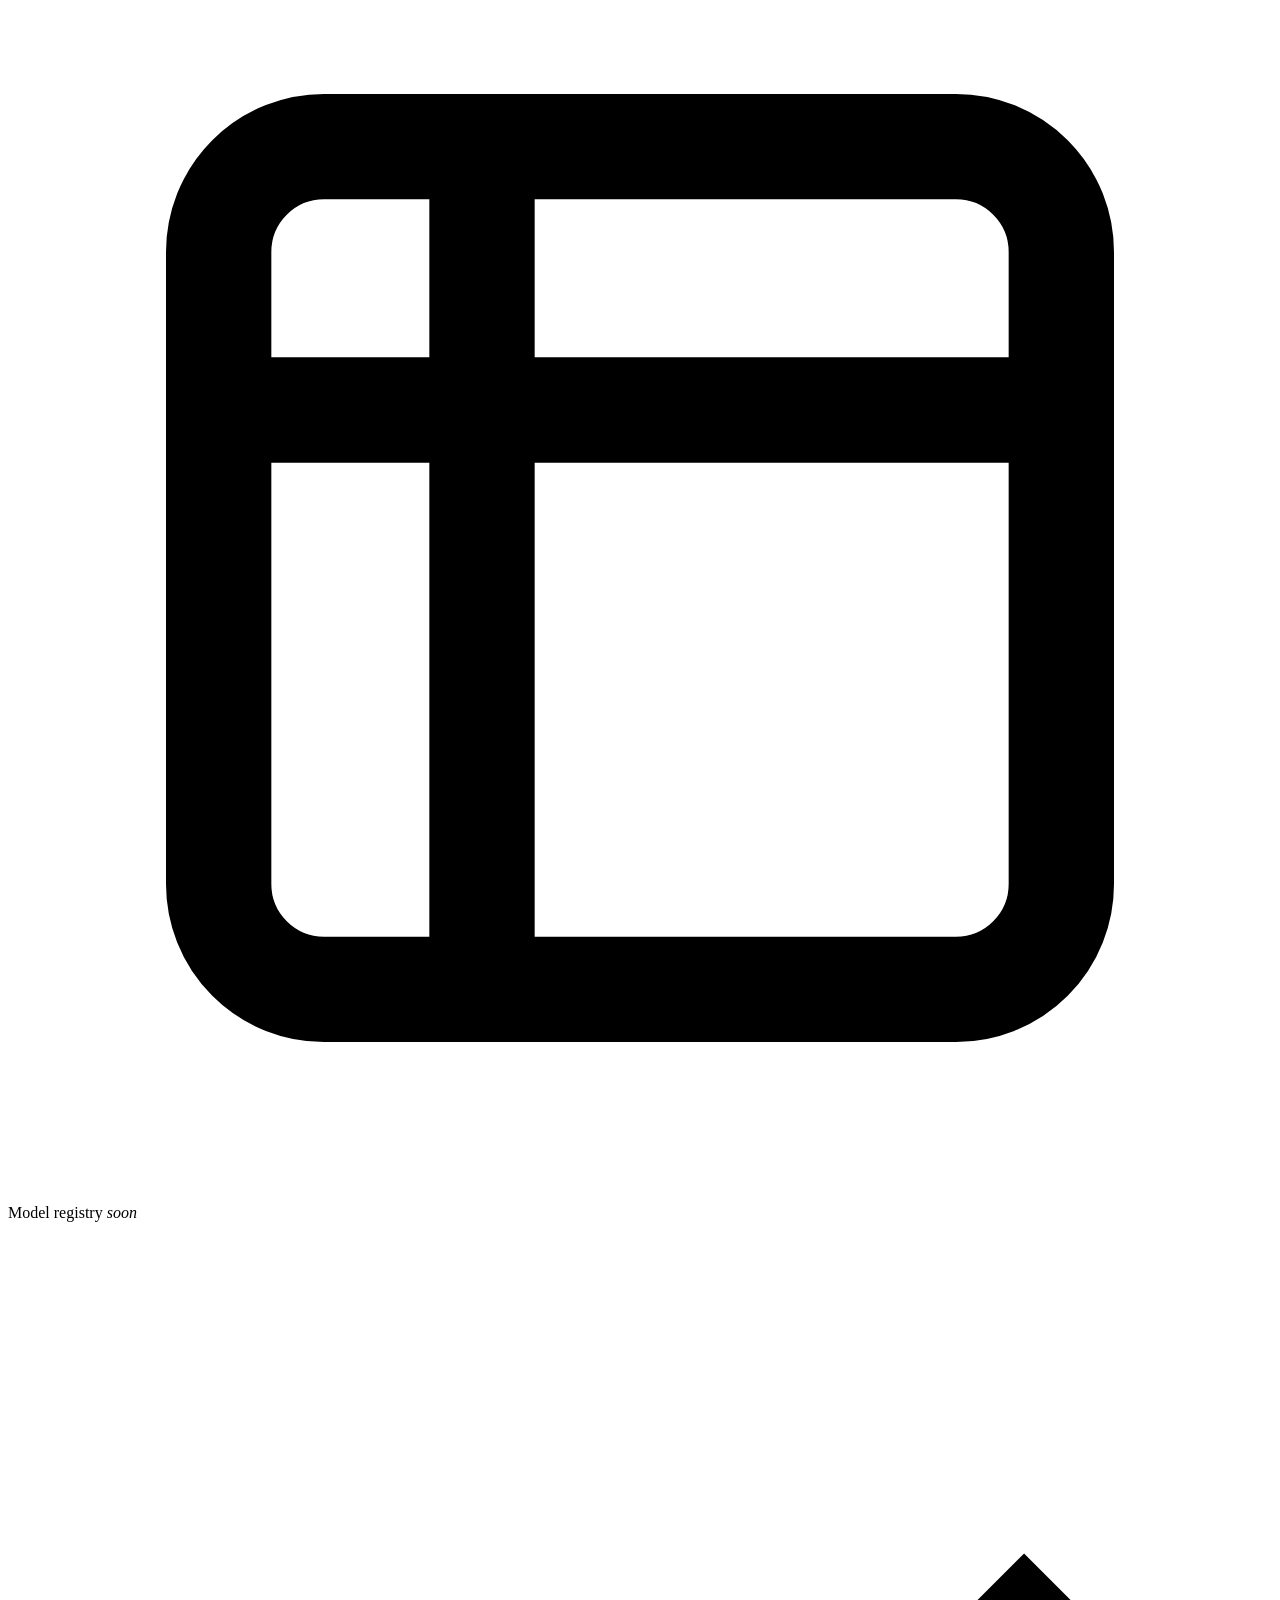
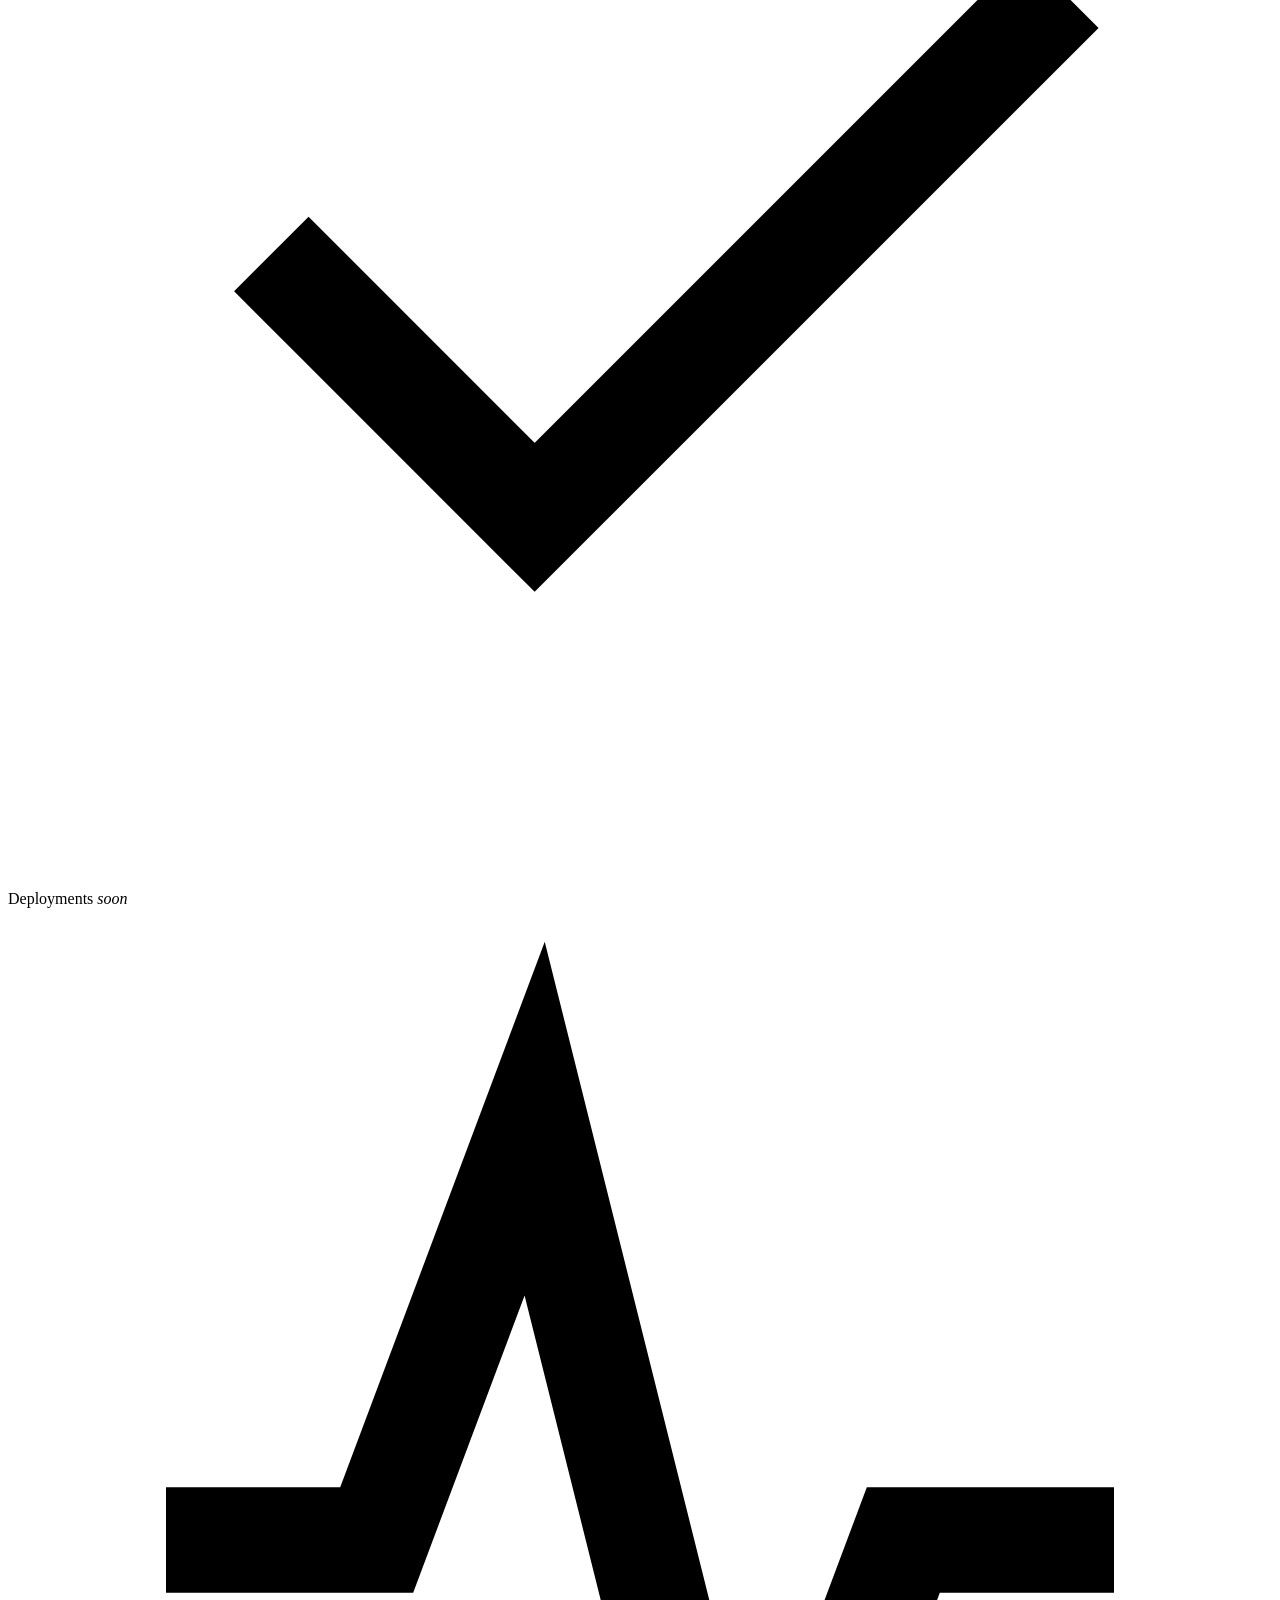
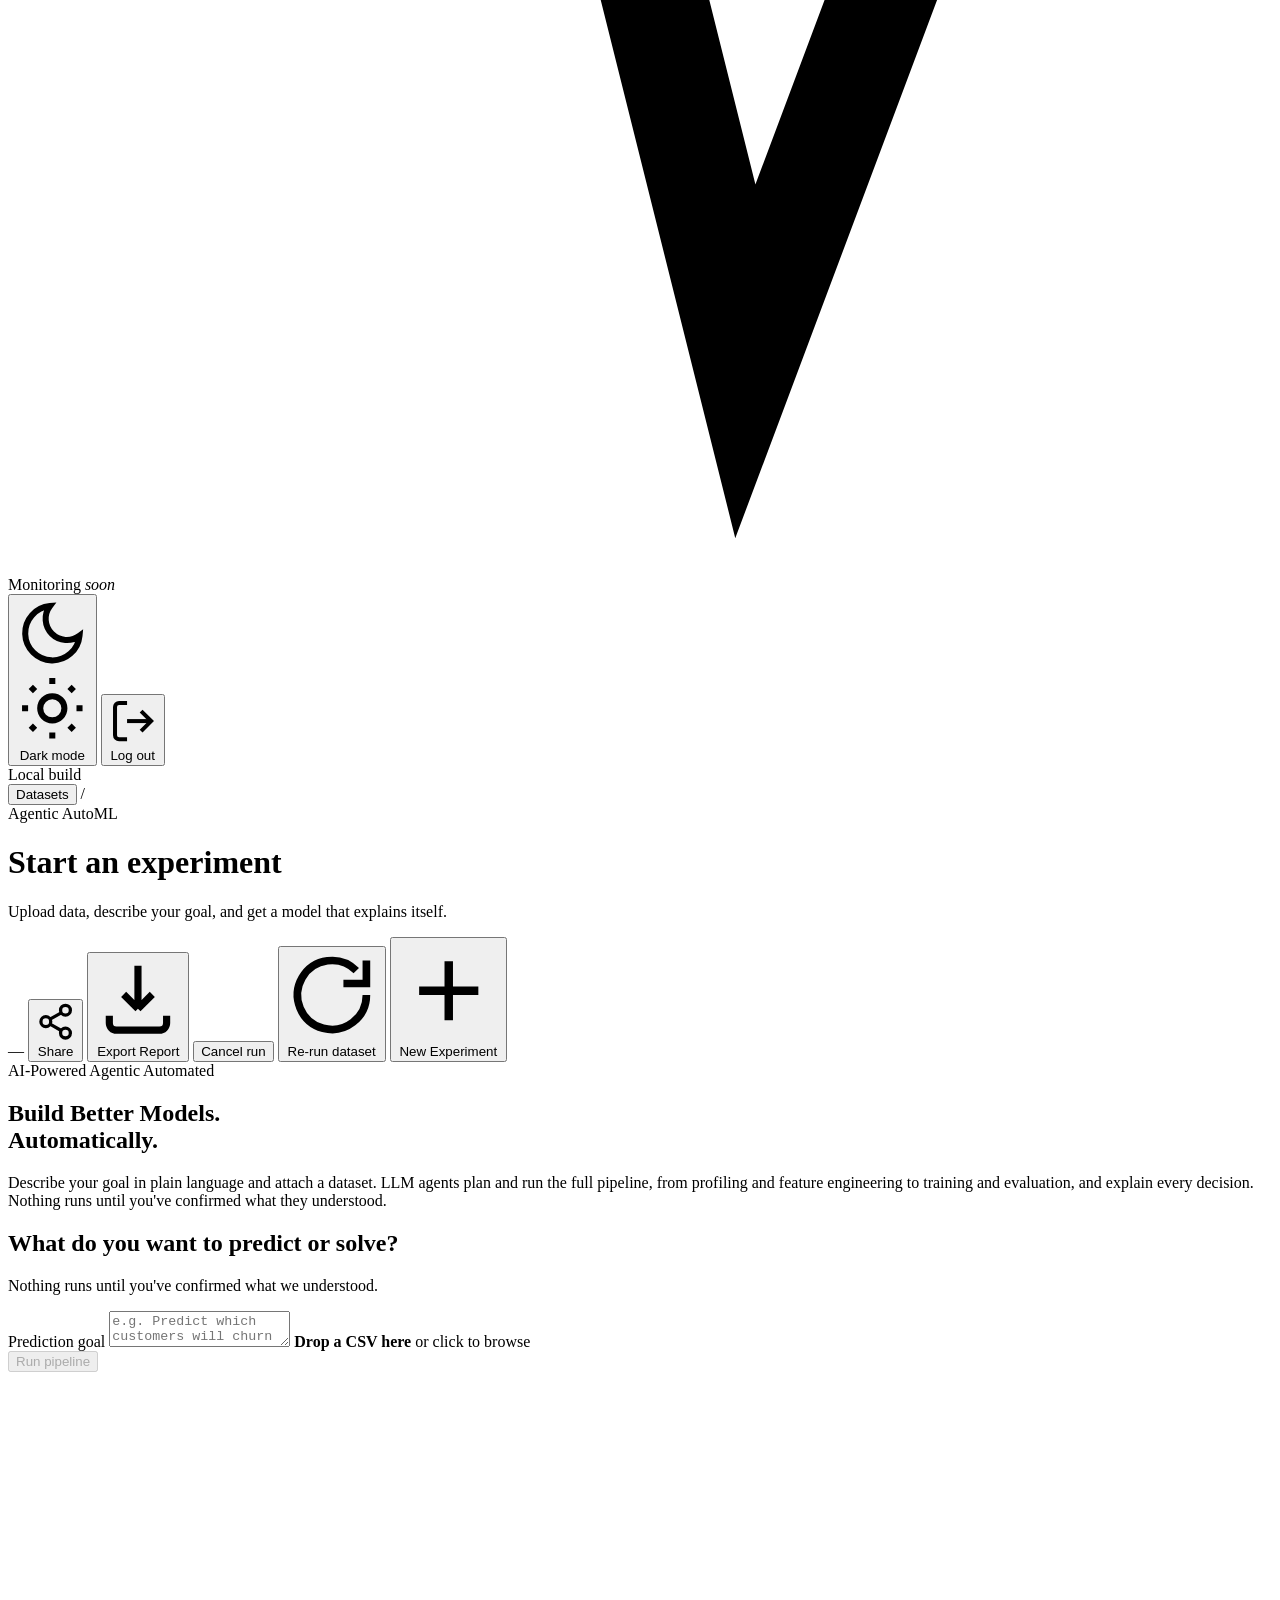
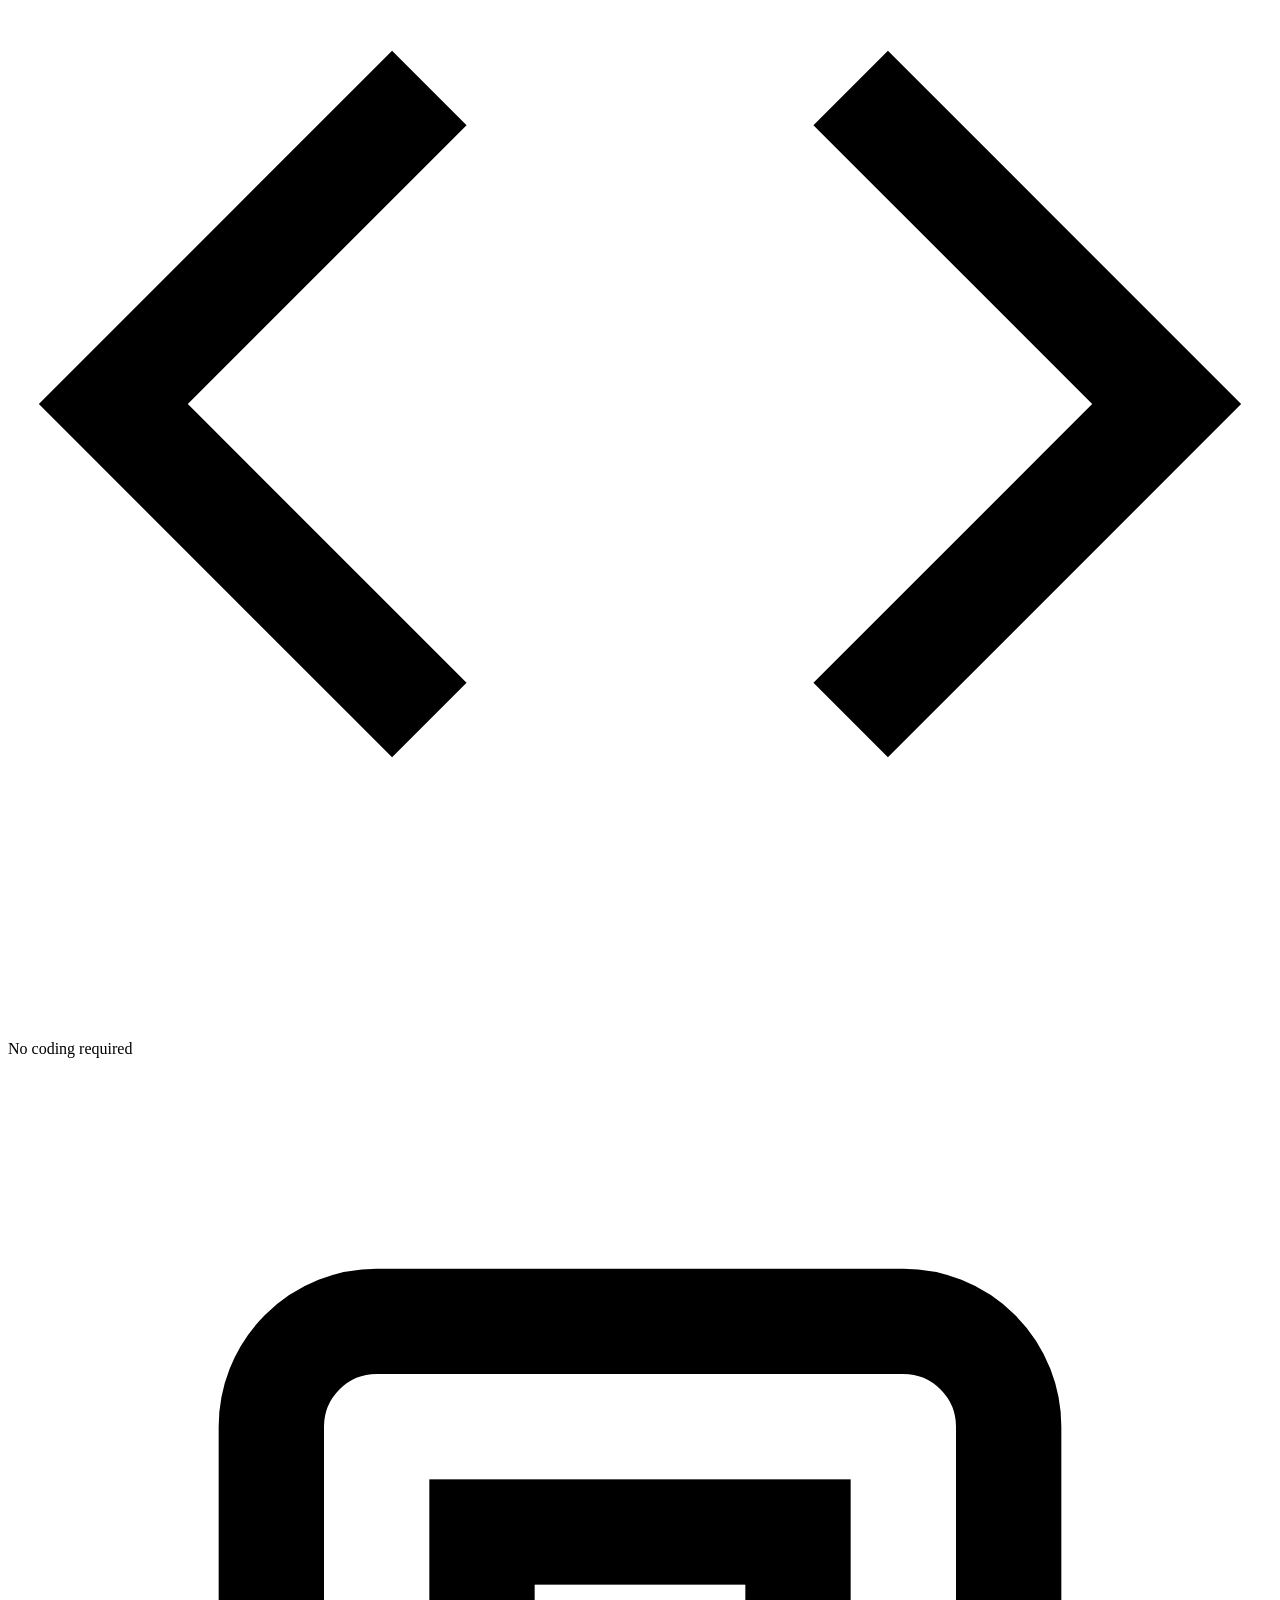
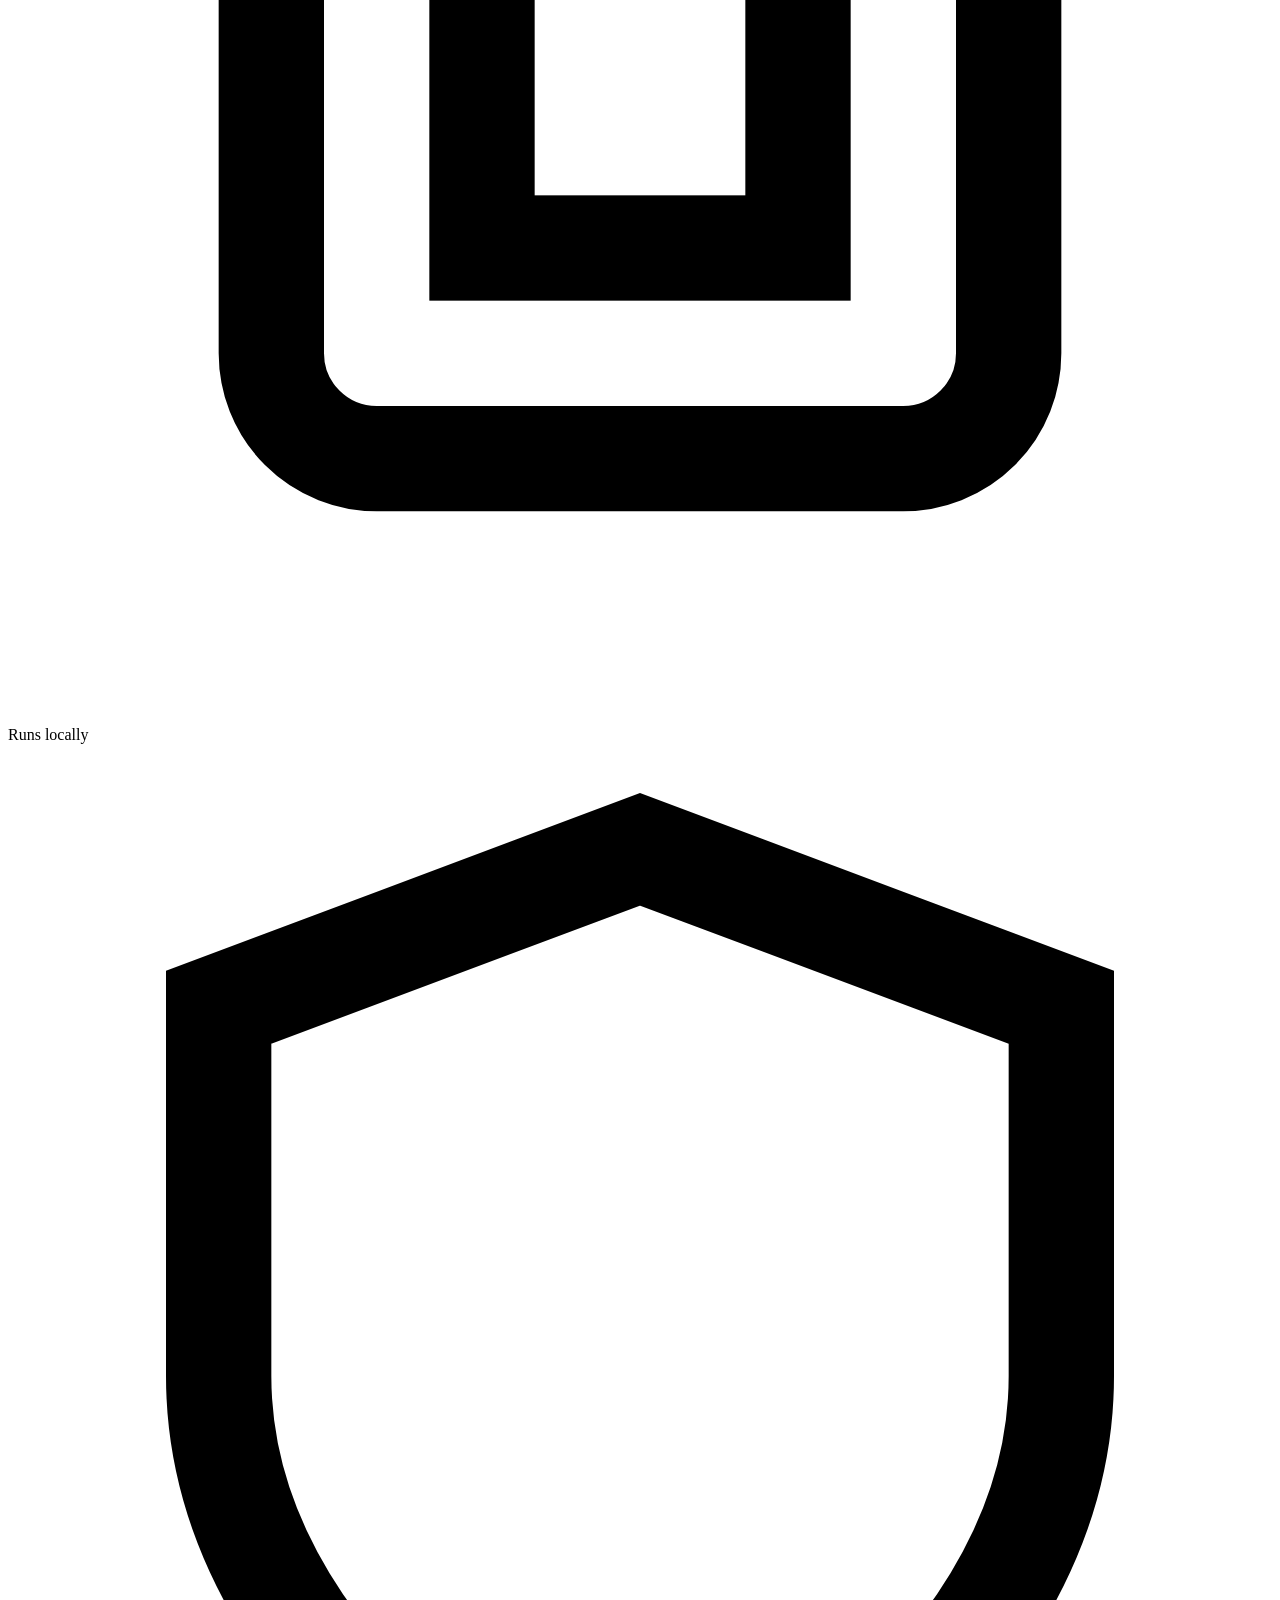
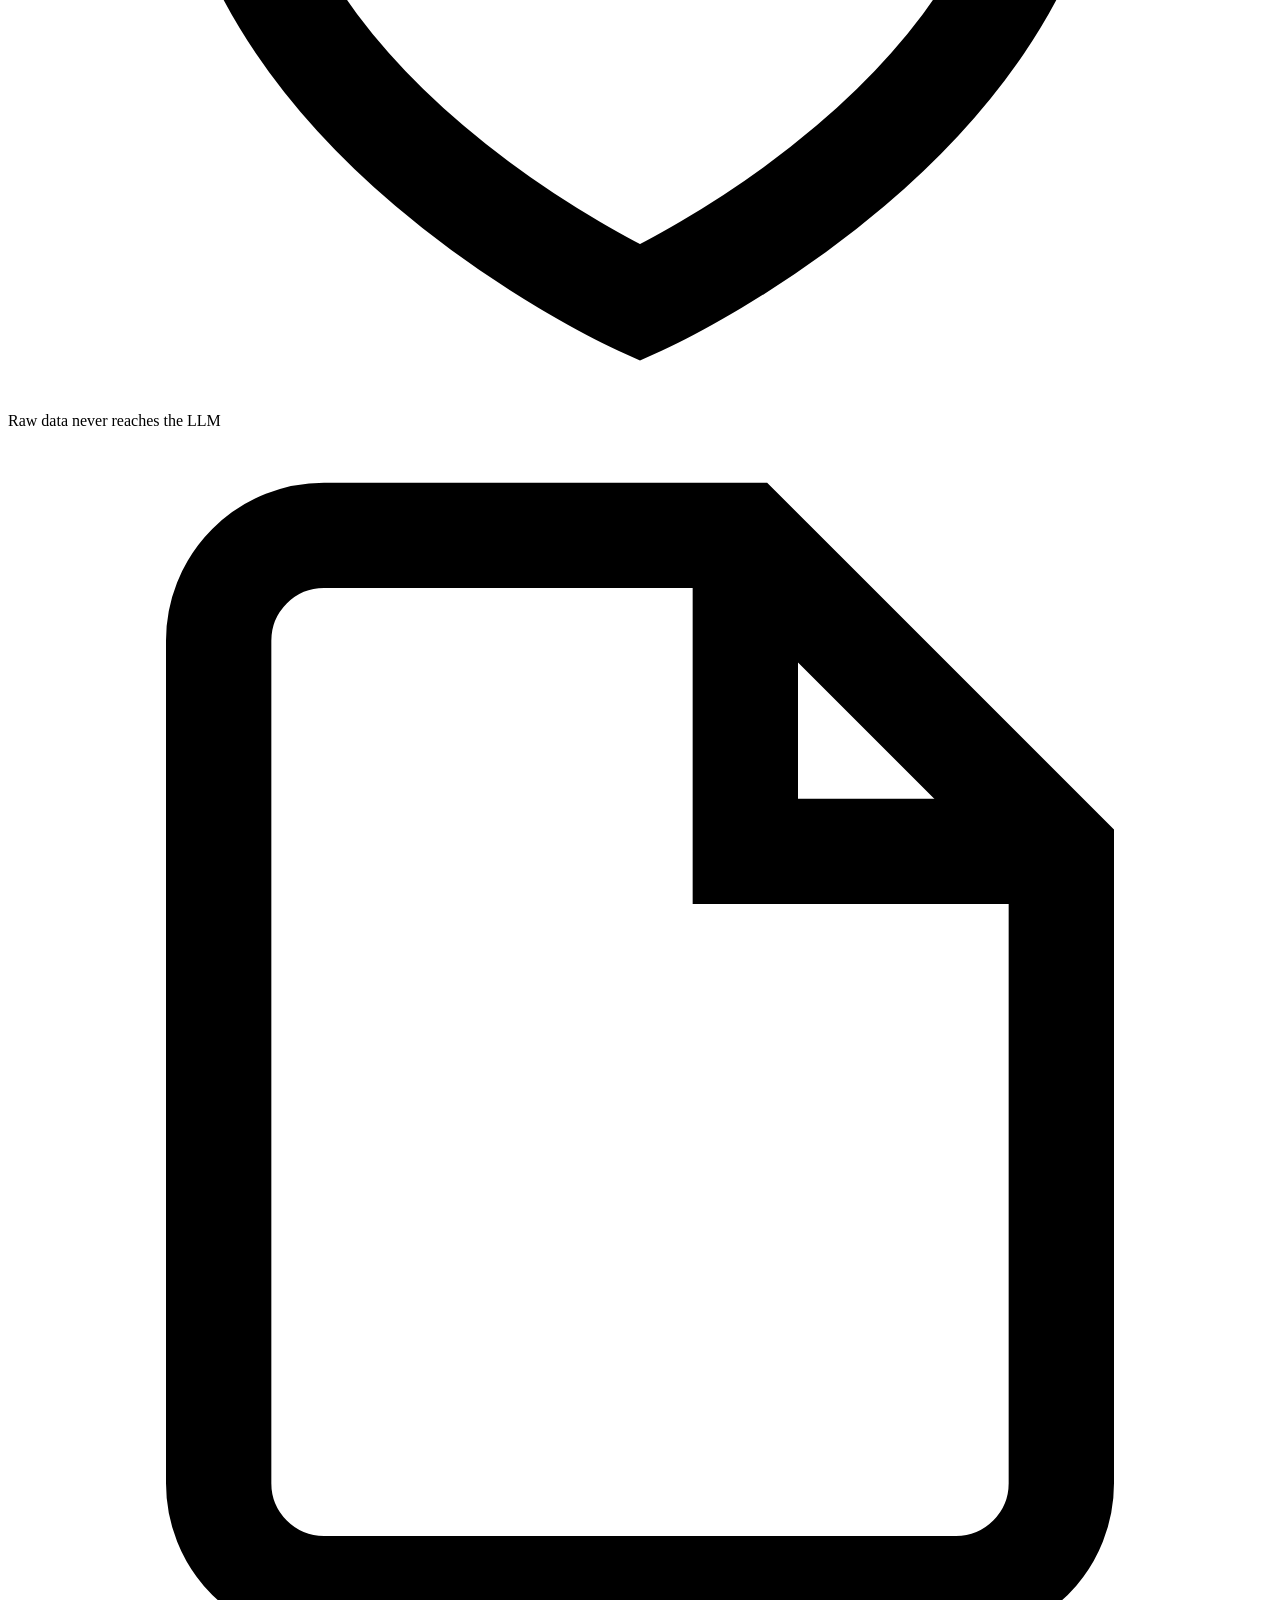
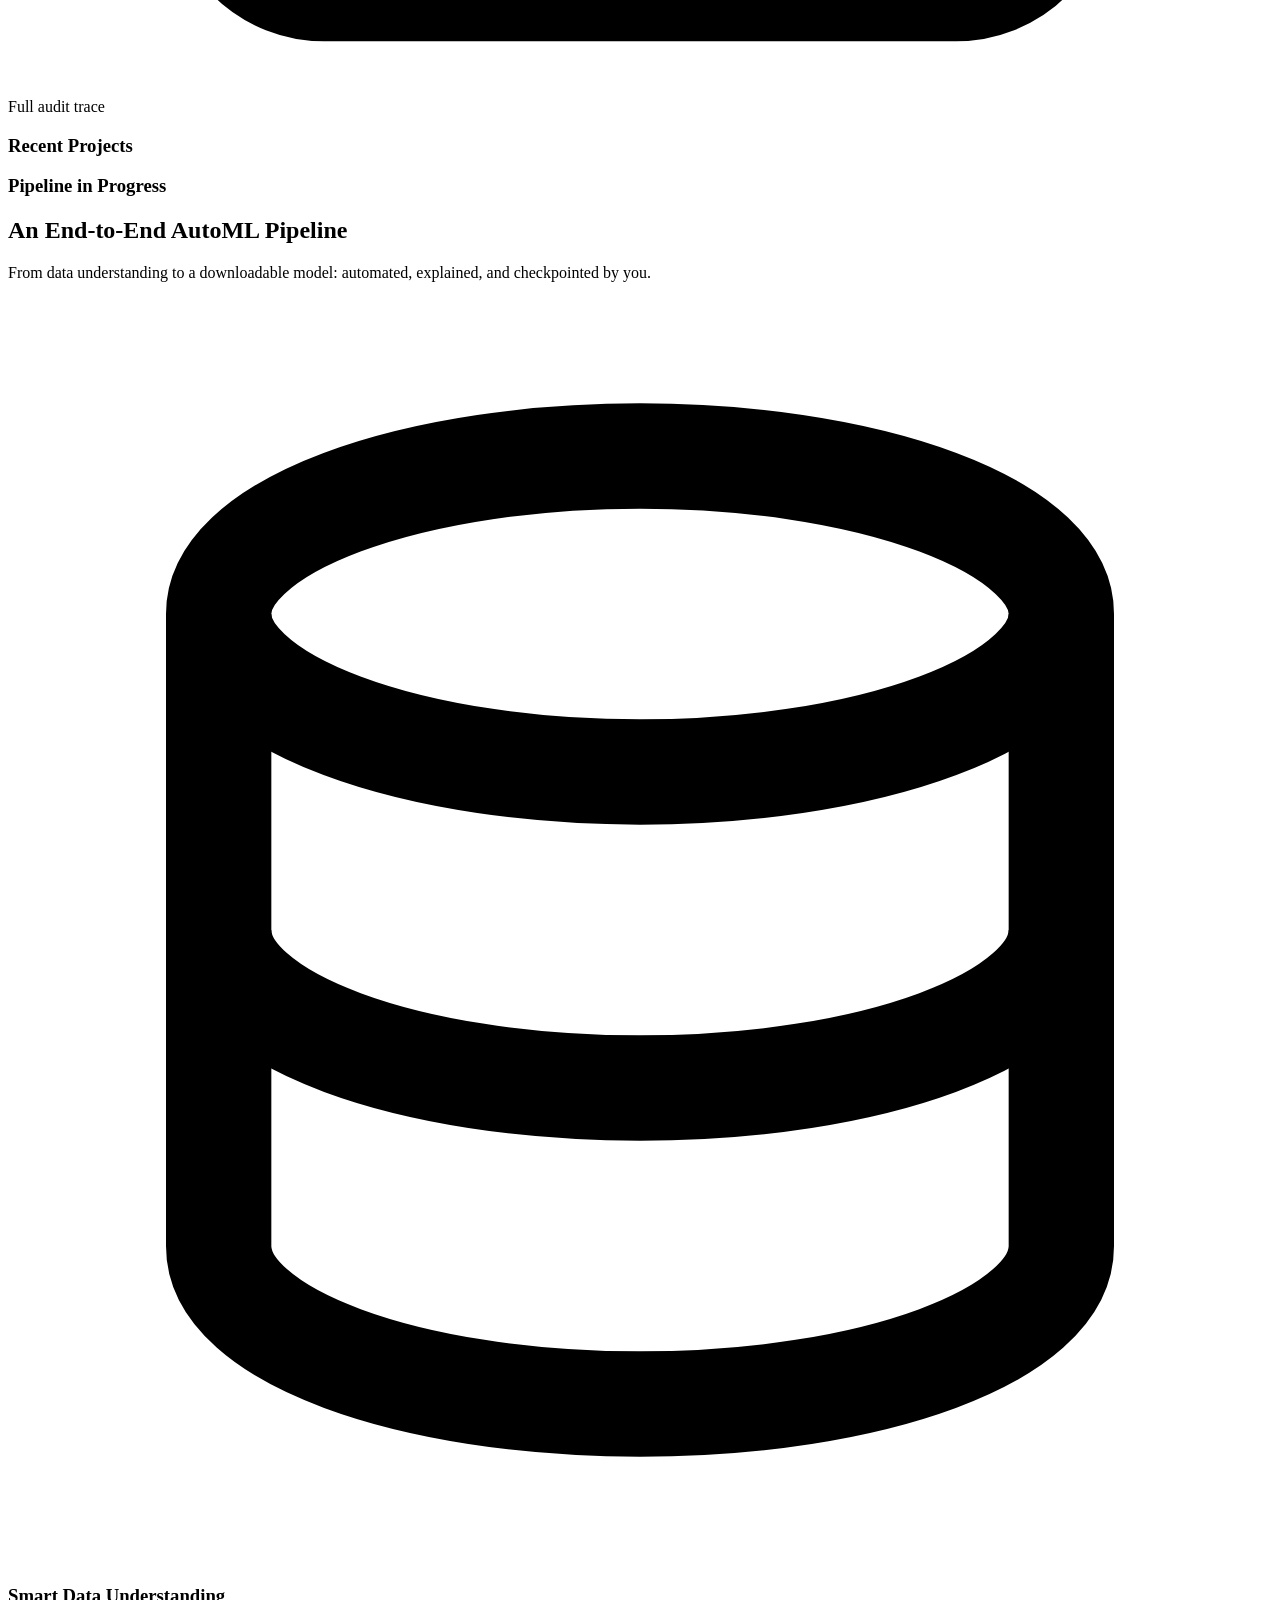
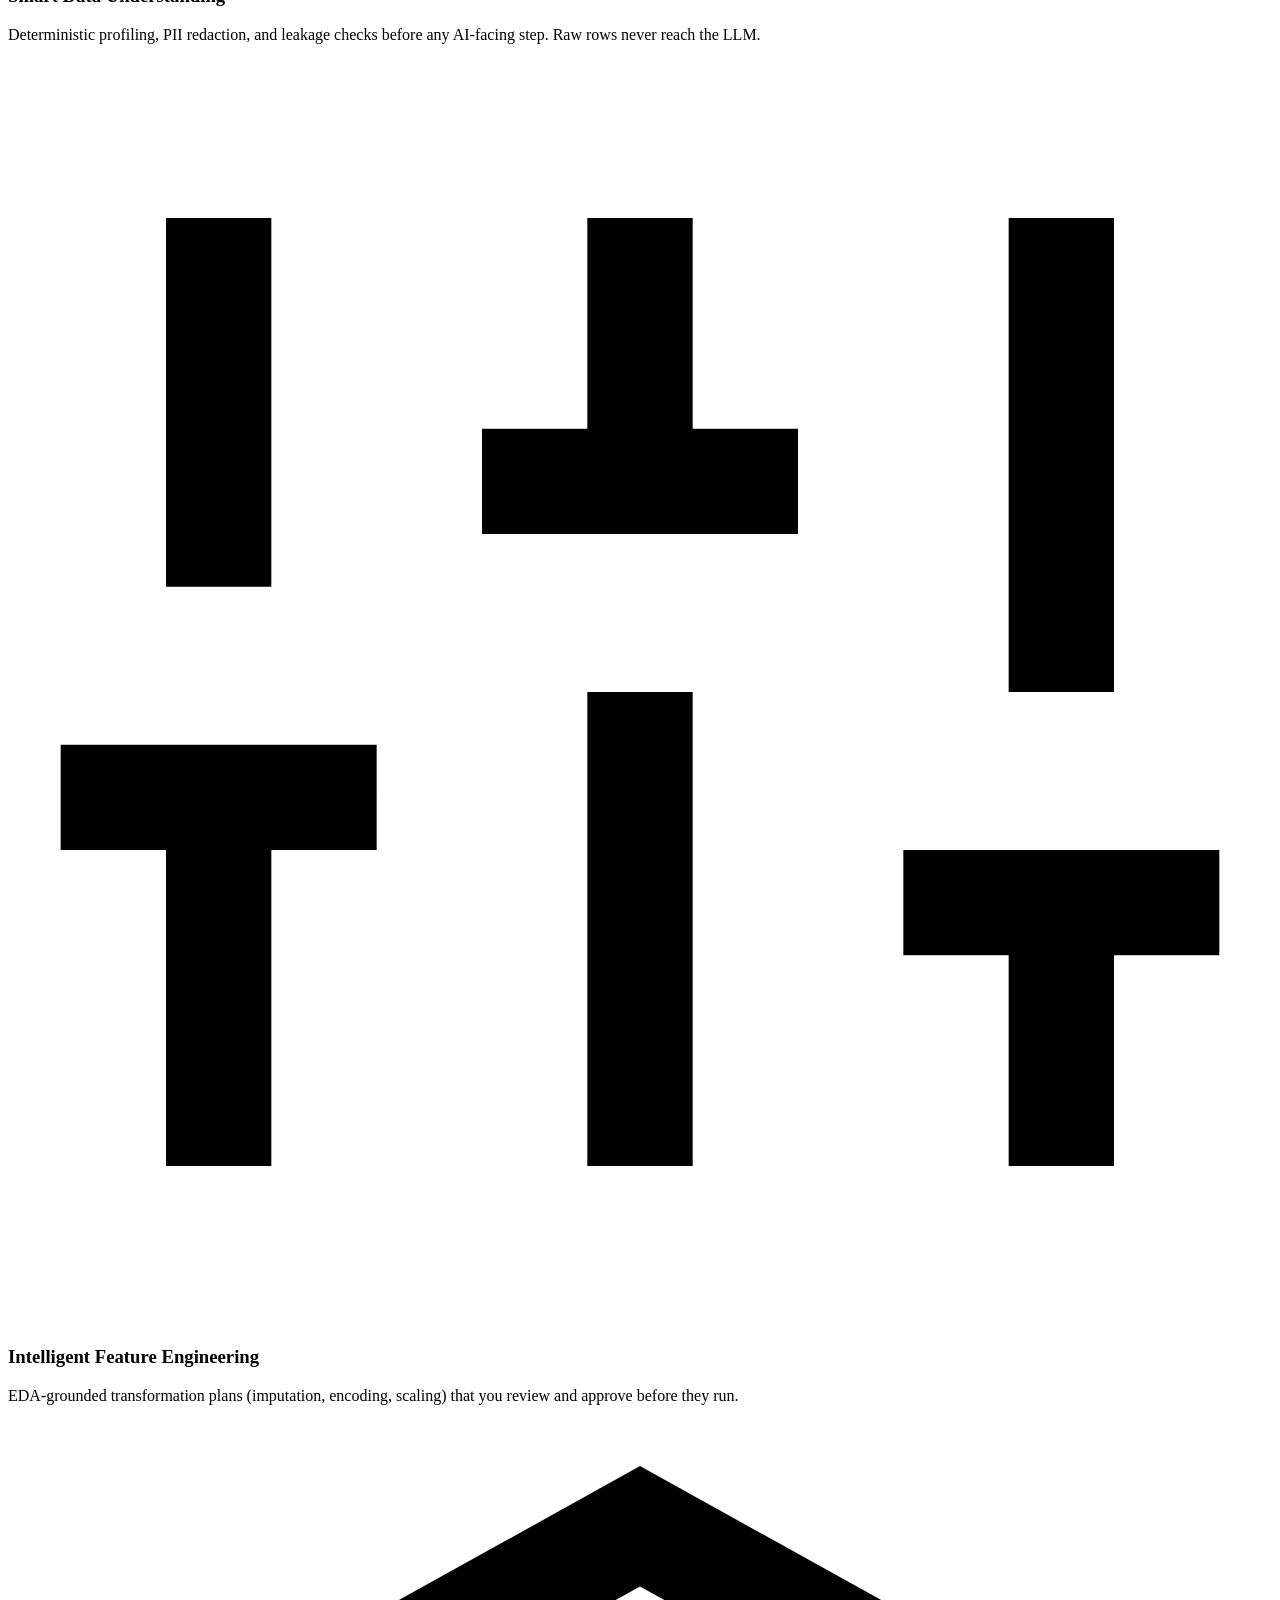
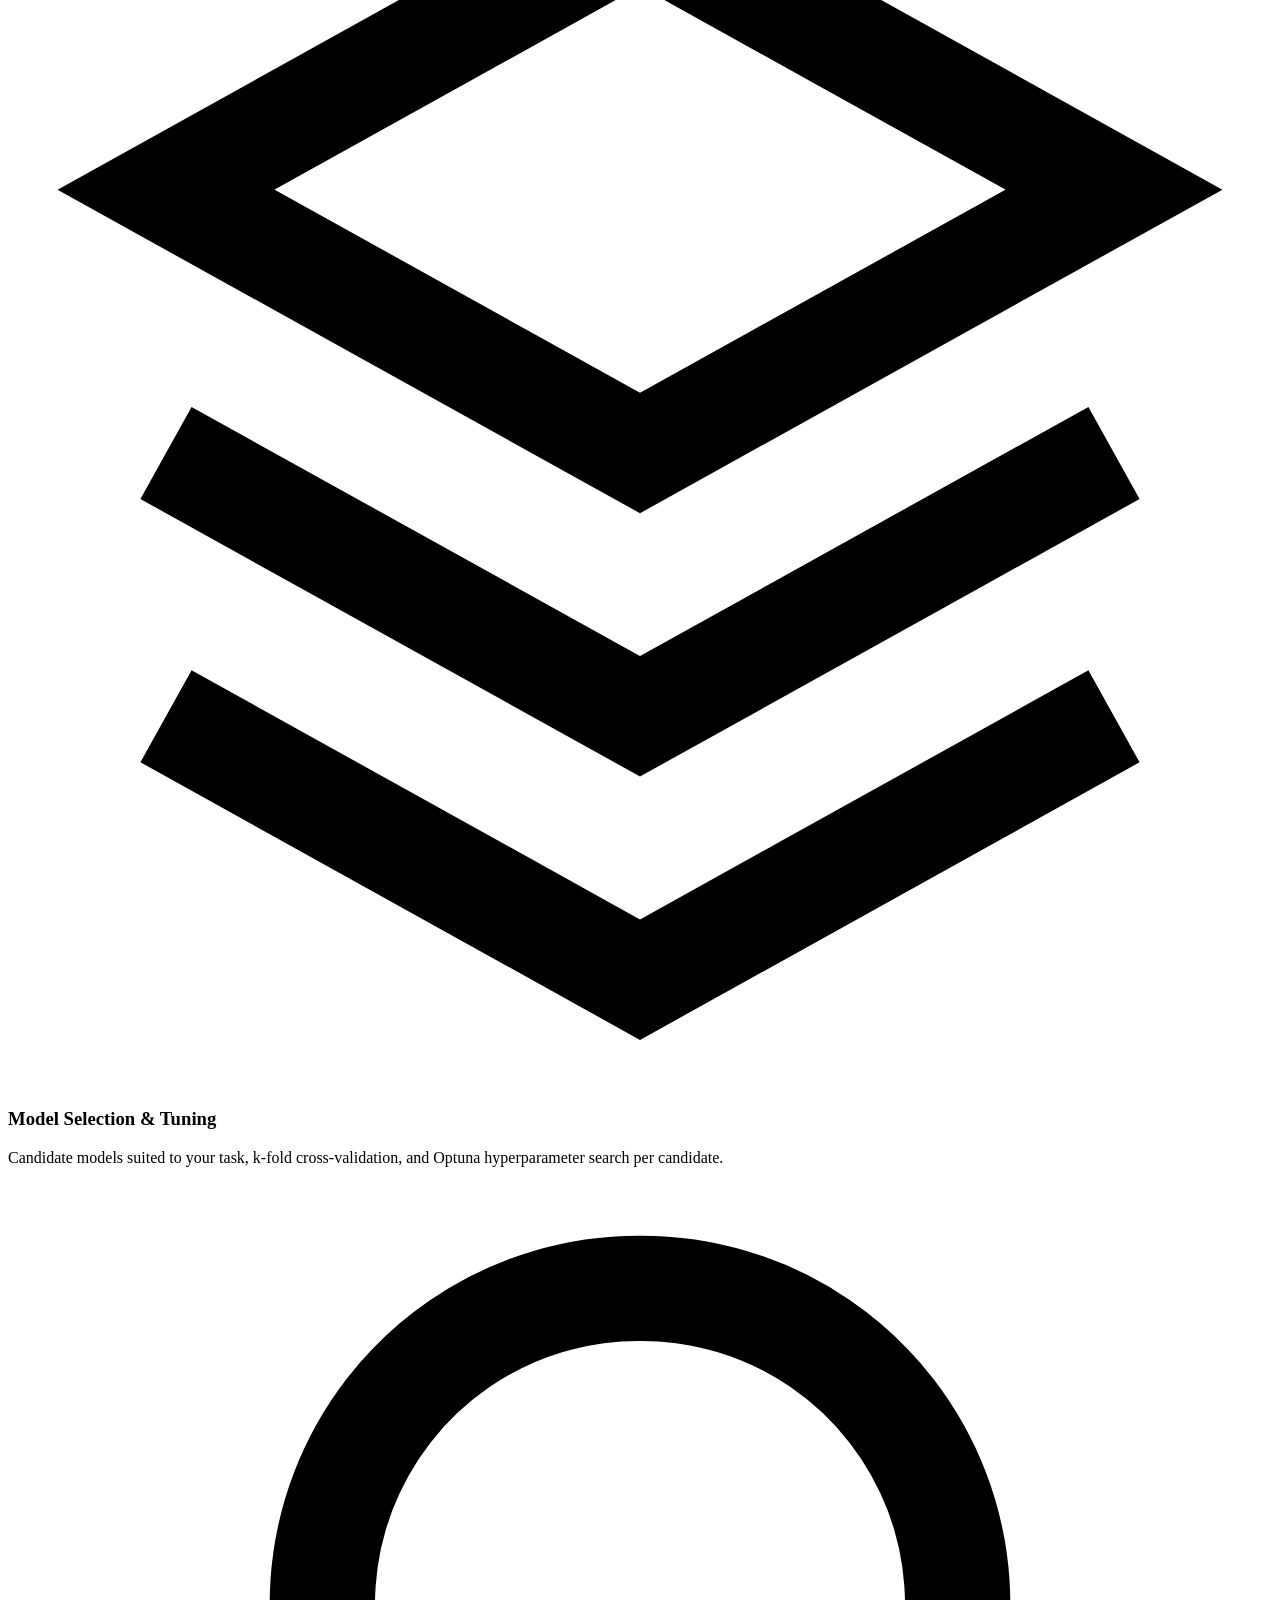
==== commit b7501ed4: "feat: README updated" ====
--- a/frontend/index.html
+++ b/frontend/index.html
@@ -16,7 +16,7 @@
       <span class="brand-mark" aria-hidden="true">
         <svg viewBox="0 0 24 24" fill="none" stroke="currentColor" stroke-width="2"><path d="M12 2 21 7.2v9.6L12 22 3 16.8V7.2L12 2Z"/></svg>
       </span>
-      <span class="brand-name">AutoML Agentic</span>
+      <span class="brand-name">Agentic AutoML</span>
     </div>
 
     <nav class="nav" aria-label="Main">
@@ -189,9 +189,7 @@
       <div class="tab-bar run-tab-bar" role="tablist">
         <button class="tab-btn active" id="tab-overview-btn" type="button" role="tab" aria-selected="true">Overview</button>
         <button class="tab-btn" id="tab-data-btn" type="button" role="tab" aria-selected="false">Data</button>
-        <button class="tab-btn" id="tab-pipeline-btn" type="button" role="tab" aria-selected="false">Pipeline</button>
         <button class="tab-btn" id="tab-experiments-btn" type="button" role="tab" aria-selected="false">Experiments</button>
-        <button class="tab-btn" id="tab-models-btn" type="button" role="tab" aria-selected="false">Models Compared</button>
         <button class="tab-btn" id="tab-explainability-btn" type="button" role="tab" aria-selected="false">Explainability</button>
         <button class="tab-btn" id="tab-artifacts-btn" type="button" role="tab" aria-selected="false">Artifacts</button>
         <button class="tab-btn" id="tab-logs-btn" type="button" role="tab" aria-selected="false">Logs</button>
@@ -217,13 +215,13 @@
           </div>
         </section>
 
-        <section class="card">
+        <section class="card overview-story-card">
           <div class="card-head"><h3>Journey of This Run</h3></div>
           <ol class="journey-condensed" id="journey-condensed"></ol>
           <button type="button" class="btn ghost" id="journey-view-pipeline-btn">View Full Pipeline</button>
         </section>
 
-        <section class="card">
+        <section class="card overview-story-card">
           <div class="card-head">
             <h3>Model Leaderboard</h3>
             <span class="muted small" id="leaderboard-condensed-sub"></span>
@@ -232,7 +230,7 @@
           <button type="button" class="btn ghost hidden" id="leaderboard-view-all-btn">View all models</button>
         </section>
 
-        <section class="card">
+        <section class="card overview-story-card">
           <div class="rationale-grid">
             <div>
               <h3>Why This Model?</h3>
@@ -401,34 +399,6 @@
           </div>
           <ul class="callout-list insight-list" id="insights-list"></ul>
         </div>
-
-        <div class="card hidden" id="dataset-card">
-          <div class="card-head"><h3>Dataset summary</h3><span class="muted small" id="dataset-sub"></span></div>
-          <div class="donut-wrap">
-            <svg id="donut" viewBox="0 0 120 120" role="img" aria-label="Feature type breakdown"></svg>
-            <div class="donut-center" id="donut-center"></div>
-            <ul class="donut-legend" id="donut-legend"></ul>
-          </div>
-          <div class="chips" id="dataset-chips"></div>
-        </div>
-
-        <div class="card hidden" id="classdist-card">
-          <div class="card-head"><h3>Class distribution</h3><span class="muted small" id="classdist-sub"></span></div>
-          <div class="donut-wrap">
-            <svg id="classdist-donut" viewBox="0 0 120 120" role="img" aria-label="Target class distribution"></svg>
-            <div class="donut-center" id="classdist-center"></div>
-            <ul class="donut-legend" id="classdist-legend"></ul>
-          </div>
-          <div class="chips" id="classdist-chips"></div>
-        </div>
-
-        <div class="card hidden" id="quality-card">
-          <div class="card-head"><h3>Data quality overview</h3><span class="muted small" id="quality-sub"></span></div>
-          <div class="quality-wrap">
-            <div class="quality-ring" id="quality-ring"></div>
-            <div class="quality-bars" id="quality-bars"></div>
-          </div>
-        </div>
       </section>
 
       <div class="card hidden" id="fi-card">
@@ -453,8 +423,7 @@
 
       </div><!-- /tab-overview-panel -->
 
-      <div id="tab-pipeline-panel" class="hidden">
-        <!-- live pipeline -->
+      <div id="tab-experiments-panel" class="hidden">
         <section class="card">
           <div class="card-head">
             <h3>Pipeline stages</h3>
@@ -467,49 +436,65 @@
             <div class="tuning-progress-list" id="tuning-progress-list"></div>
           </div>
         </section>
-      </div><!-- /tab-pipeline-panel -->
-
-      <div id="tab-models-panel" class="hidden">
-        <section class="dash-grid">
-          <div class="card hidden" id="results-card">
-            <div class="card-head">
-              <h3>Model comparison</h3>
-              <span class="muted small" id="results-sub"></span>
-            </div>
-            <div class="chip-row">
-              <div class="chip cv-config-chip" id="cv-config-chip"></div>
-              <div class="chip cv-config-chip hidden" id="resampling-config-chip"></div>
-              <div class="chip cv-config-chip hidden" id="fs-config-chip"></div>
-            </div>
-            <div class="table-scroll"><table class="results-table" id="results-table"></table></div>
-          </div>
-        </section>
-      </div><!-- /tab-models-panel -->
-
-      <div id="tab-experiments-panel" class="hidden">
         <div class="experiments-layout">
           <div class="experiments-main">
             <section class="stat-row" id="exp-stat-cards"></section>
-            <div class="card">
-              <div class="card-head"><h3>Model Performance Overview</h3><span class="muted small" id="exp-bar-sub"></span></div>
-              <div class="exp-bar-chart" id="exp-bar-chart"></div>
-              <ul class="exp-bar-legend">
-                <li><span class="swatch" style="background:var(--accent-primary)"></span>Best Model</li>
-                <li><span class="swatch" style="background:var(--border-subtle)"></span>Other Models</li>
-              </ul>
-            </div>
-            <div class="card">
-              <div class="card-head"><h3>Experiment Trend</h3><span class="muted small" id="exp-trend-sub"></span></div>
-              <div id="exp-trend-chart"></div>
-              <ul class="tuning-legend" id="exp-trend-legend"></ul>
-              <p class="muted small hidden" id="exp-trend-empty">No candidates had hyperparameter tuning enabled for this run, so there's no trial-by-trial trend to show.</p>
-            </div>
-            <div class="card">
+            <section class="dash-grid">
+              <div class="card dense hidden" id="dataset-card">
+                <div class="card-head"><h3>Dataset summary</h3><span class="muted small" id="dataset-sub"></span></div>
+                <div class="donut-wrap">
+                  <svg id="donut" viewBox="0 0 120 120" role="img" aria-label="Feature type breakdown"></svg>
+                  <div class="donut-center" id="donut-center"></div>
+                  <ul class="donut-legend" id="donut-legend"></ul>
+                </div>
+                <div class="chips" id="dataset-chips"></div>
+              </div>
+
+              <div class="card dense hidden" id="classdist-card">
+                <div class="card-head"><h3>Class distribution</h3><span class="muted small" id="classdist-sub"></span></div>
+                <div class="donut-wrap">
+                  <svg id="classdist-donut" viewBox="0 0 120 120" role="img" aria-label="Target class distribution"></svg>
+                  <div class="donut-center" id="classdist-center"></div>
+                  <ul class="donut-legend" id="classdist-legend"></ul>
+                </div>
+                <div class="chips" id="classdist-chips"></div>
+              </div>
+
+              <div class="card dense hidden" id="quality-card">
+                <div class="card-head"><h3>Data quality overview</h3><span class="muted small" id="quality-sub"></span></div>
+                <div class="quality-wrap">
+                  <div class="quality-ring" id="quality-ring"></div>
+                  <div class="quality-bars" id="quality-bars"></div>
+                </div>
+              </div>
+            </section>
+            <section class="dash-grid">
+              <div class="card dense">
+                <div class="card-head"><h3>Model Performance Overview</h3><span class="muted small" id="exp-bar-sub"></span></div>
+                <div class="exp-bar-chart" id="exp-bar-chart"></div>
+                <ul class="exp-bar-legend">
+                  <li><span class="swatch" style="background:var(--accent-primary)"></span>Best Model</li>
+                  <li><span class="swatch" style="background:var(--border-subtle)"></span>Other Models</li>
+                </ul>
+              </div>
+              <div class="card dense">
+                <div class="card-head"><h3>Experiment Trend</h3><span class="muted small" id="exp-trend-sub"></span></div>
+                <div id="exp-trend-chart"></div>
+                <ul class="tuning-legend" id="exp-trend-legend"></ul>
+                <p class="muted small hidden" id="exp-trend-empty">No candidates had hyperparameter tuning enabled for this run, so there's no trial-by-trial trend to show.</p>
+              </div>
+            </section>
+            <div class="card dense">
               <div class="card-head"><h3>All Experiments</h3><span class="muted small" id="exp-table-sub"></span></div>
+              <div class="chip-row">
+                <div class="chip cv-config-chip" id="cv-config-chip"></div>
+                <div class="chip cv-config-chip hidden" id="resampling-config-chip"></div>
+                <div class="chip cv-config-chip hidden" id="fs-config-chip"></div>
+              </div>
               <div class="table-scroll"><table class="results-table" id="exp-table"></table></div>
             </div>
             <section class="dash-grid">
-              <div class="card">
+              <div class="card dense">
                 <div class="card-head"><h3>By Model</h3><span class="muted small" id="exp-donut-model-sub"></span></div>
                 <div class="donut-wrap">
                   <svg id="exp-donut-model" viewBox="0 0 120 120" role="img" aria-label="Trial share by model"></svg>
@@ -517,7 +502,7 @@
                   <ul class="donut-legend" id="exp-donut-model-legend"></ul>
                 </div>
               </div>
-              <div class="card">
+              <div class="card dense">
                 <div class="card-head"><h3>By Status</h3><span class="muted small" id="exp-donut-status-sub"></span></div>
                 <div class="donut-wrap">
                   <svg id="exp-donut-status" viewBox="0 0 120 120" role="img" aria-label="Candidate count by status"></svg>
@@ -525,7 +510,7 @@
                   <ul class="donut-legend" id="exp-donut-status-legend"></ul>
                 </div>
               </div>
-              <div class="card">
+              <div class="card dense">
                 <div class="card-head"><h3>By Outcome</h3><span class="muted small" id="exp-donut-outcome-sub"></span></div>
                 <div class="donut-wrap">
                   <svg id="exp-donut-outcome" viewBox="0 0 120 120" role="img" aria-label="Candidate count vs champion"></svg>
@@ -533,7 +518,7 @@
                   <ul class="donut-legend" id="exp-donut-outcome-legend"></ul>
                 </div>
               </div>
-              <div class="card">
+              <div class="card dense">
                 <div class="card-head"><h3>By Compute Time</h3><span class="muted small" id="exp-donut-compute-sub"></span></div>
                 <div class="donut-wrap">
                   <svg id="exp-donut-compute" viewBox="0 0 120 120" role="img" aria-label="Candidate count by training time bucket"></svg>
@@ -548,11 +533,48 @@
       </div><!-- /tab-experiments-panel -->
 
       <div id="tab-explainability-panel" class="hidden">
-        <div class="card" id="explainability-card">
-          <div class="card-head"><h3>What drives this model (SHAP)</h3></div>
-          <p class="muted small" id="explainability-narrative"></p>
-          <div id="explainability-plots"></div>
-          <p class="muted small hidden" id="explainability-empty"></p>
+        <section class="stat-row" id="explainability-stat-cards"></section>
+        <p class="muted small hidden" id="explainability-empty"></p>
+        <div id="explainability-subtabs-wrap">
+          <div class="tab-bar" role="tablist">
+            <button class="tab-btn active" id="expl-subtab-global-btn" type="button" role="tab" aria-selected="true">Global View</button>
+            <button class="tab-btn" id="expl-subtab-local-btn" type="button" role="tab" aria-selected="false">Local Explanation</button>
+          </div>
+
+          <div id="expl-subtab-global-panel">
+            <div class="explainability-layout">
+              <div class="explainability-main">
+                <div class="card" id="explainability-card">
+                  <div class="card-head"><h3>What drives this model (SHAP)</h3></div>
+                  <p class="muted small" id="explainability-narrative"></p>
+                  <div id="explainability-plots"></div>
+                </div>
+              </div>
+              <aside class="card hidden" id="explainability-insights-card">
+                <div class="card-head"><h3>Key Insights</h3></div>
+                <ul class="callout-list insight-list" id="explainability-insights-list"></ul>
+              </aside>
+            </div>
+          </div><!-- /expl-subtab-global-panel -->
+
+          <div id="expl-subtab-local-panel" class="hidden">
+            <div class="explainability-layout">
+              <div class="explainability-main">
+                <div class="card" id="local-example-card">
+                  <div class="card-head">
+                    <h3 id="local-example-headline">Example prediction</h3>
+                    <button class="btn-secondary small" id="local-example-next-btn" type="button">View another example</button>
+                  </div>
+                  <div id="local-example-waterfall"></div>
+                  <p class="muted small hidden" id="local-example-empty"></p>
+                </div>
+              </div>
+              <aside class="card hidden" id="local-example-method-card">
+                <div class="card-head"><h3>Data &amp; Method</h3></div>
+                <div class="method-list" id="local-example-method-list"></div>
+              </aside>
+            </div>
+          </div><!-- /expl-subtab-local-panel -->
         </div>
       </div><!-- /tab-explainability-panel -->
 
